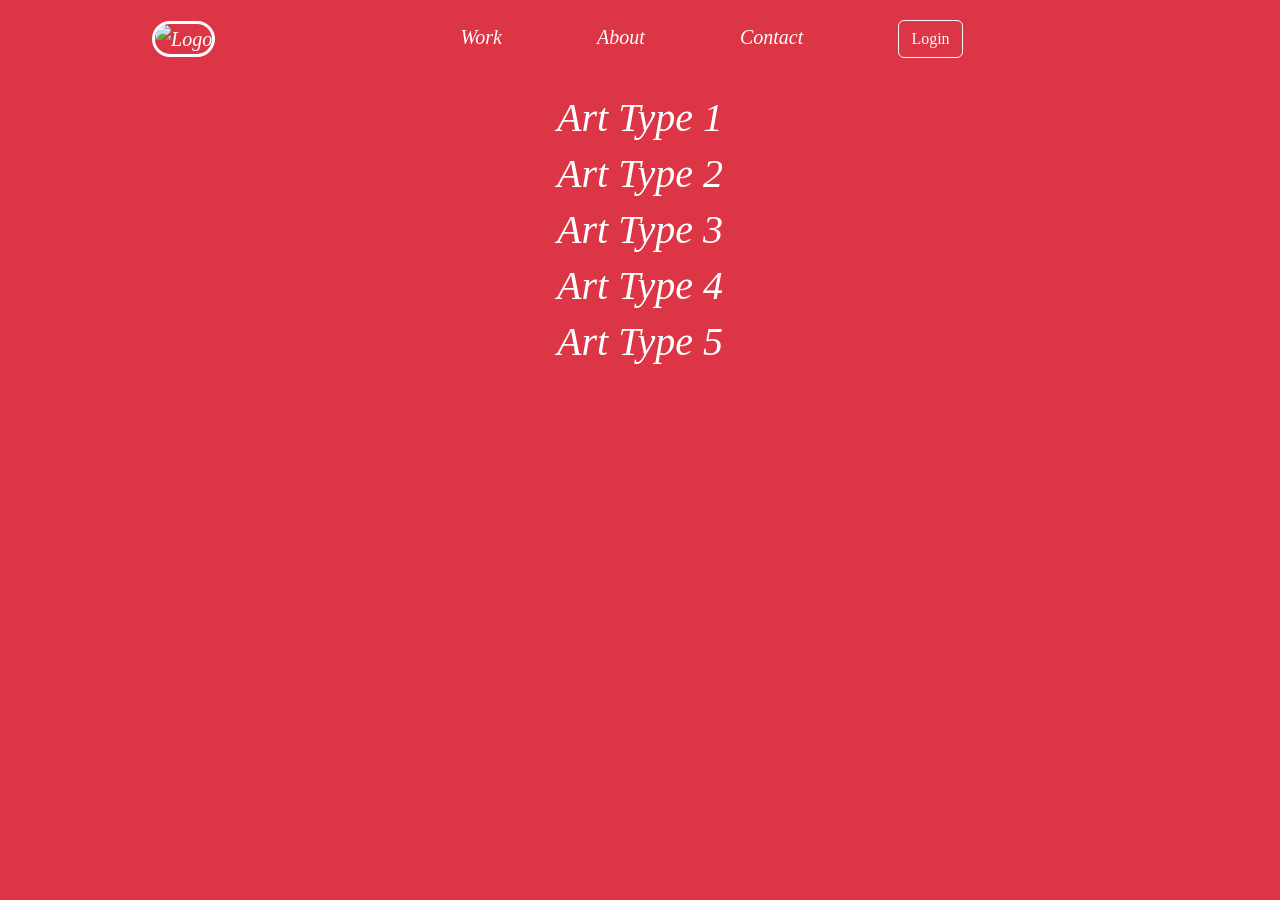
==== index.html @ 71359e51 "My Portfolio site adding to github." ====
<!DOCTYPE html>
<html lang="en">
<head>
    <meta charset="UTF-8">
    <link rel="stylesheet" href="style.css">
    <link href="https://cdn.jsdelivr.net/npm/bootstrap@5.3.8/dist/css/bootstrap.min.css" rel="stylesheet">

    <script src="https://cdn.jsdelivr.net/npm/bootstrap@5.3.8/dist/js/bootstrap.bundle.min.js"></script>
    <meta name="viewport" content="width=device-width, initial-scale=1.0">
    <title>Home Page</title>
</head>
<body>
    <div class="mainDiv bg-danger">
        <div>

            <nav>
                <ul>
                    <span class="navlist">
                        <li class="navitems">
                            <a href="#">
                                <img src="C:\Users\711an\Documents\Projects\Portfolio\images\Artlogo2.png" alt="Logo"
                                    class="logo">
                            </a>
                        </li>
                    </span>
                    <span class="navlist">
                        <li id="work" class="navitems"><a href="#work" class="active">Work</a></li>
                        <li id="about" class="navitems"><a href="#about" class="active">About</a></li>
                        <li id="contact" class="navitems"><a href="#contact" class="active">Contact</a></li>
                        <!-- A button to open the popup form -->
                        <li id="openForm" class="navitems">
                           
                                <button class="open-button btn btn-outline-light" data-bs-toggle="modal" data-bs-target="#myModal">Login</button>
                          
                        </li>
                    </span>
                </ul>

            </nav>
            <div class="container-fluid bg-danger">
                <h1 style="text-align: center;  font-family:Snell Roundhand, cursive;font-style: italic;">Art Type 1
                </h1>
                <h1 style="text-align: center;  font-family:Snell Roundhand, cursive;font-style: italic;">Art Type 2
                </h1>
                <h1 style="text-align: center;  font-family:Snell Roundhand, cursive;font-style: italic;">Art Type 3
                </h1>
                <h1 style="text-align: center;  font-family:Snell Roundhand, cursive;font-style: italic;">Art Type 4
                </h1>
                <h1 style="text-align: center; font-family:Snell Roundhand, cursive;font-style: italic;">Art Type 5</h1>


            </div>

            <div class="modal fade" id="myModal" tabindex="-1">
    <div class="modal-dialog modal-dialog-centered">
        <div class="modal-content bg-dark text-white">

            <div class="modal-header">
                <h5 class="modal-title">Login</h5>
                <button type="button"
                        class="btn-close btn-close-white"
                        data-bs-dismiss="modal">
                    </button>
            </div>

            <div class="modal-body">

                <form action="/action_page.php">

                    <div class="mb-3">
                        <label class="form-label">Email</label>
                        <input type="email" class="form-control" placeholder="Enter email" required>
                    </div>

                    <div class="mb-3">
                        <label class="form-label">Password</label>
                        <input type="password" class="form-control" placeholder="Enter password" required>
                    </div>

                    <div class="form-check mb-3">
                        <input class="form-check-input" type="checkbox" id="remember">
                        <label class="form-check-label" for="remember">
                            Remember me
                        </label>
                    </div>

                    <button type="submit" class="btn btn-primary w-100">
                        Login
                    </button>

                </form>

            </div>

           

        </div>
    </div>
</div>


            </div>
            </div>
            </body>
</html>
---- style.css ----
.justify-content-center
{
    justify-content: center;
}
.mb-3
{
    margin-bottom: 1rem;
}

.mainDiv{
    background-color: rgb(245, 161, 231);
    color: white;
    height: 100vh;
}

ul{
    list-style-type: none;
}
/* .navitems a.active::after {
    border-bottom: 2px solid black; 
  color:pink;
} */
 .navlist{
    position: relative;
    left: 20%;

 }
.navitems a{
    text-decoration: none;
    color: white;
    
}
.navitems a:hover{
 text-decoration: underline;
}


nav {
    /* background-color: lightblue; */
    /* height: 100px; */
   
    display: flex;
    align-items: center;

}
 .navitems{
    display: inline-block;
    padding: 20px;
    font-family:Snell Roundhand, cursive;
    font-style: italic;
     font-size:20px;
 }
.logo {
    border-style: solid;
    border-radius: 70px;
    /* margin-left: -60px; */
    width: 100px;
    height: 100px;
}
#work
{
    /* position: absolute; */
        position:relative;
    top: 5%;
    left:40%;
   
}
#about
{
    /* position: absolute; */
         position:relative;
    top: 5%;
    left:50%;
}
#contact
{
      position:relative;
    top: 5%;
    left:60%;
}
#openForm
{
      position:relative;
    top: 5%;
    left:70%;
}
/* #contact
{
       position:relative;
    top: 5%;
    left:110%;
} */
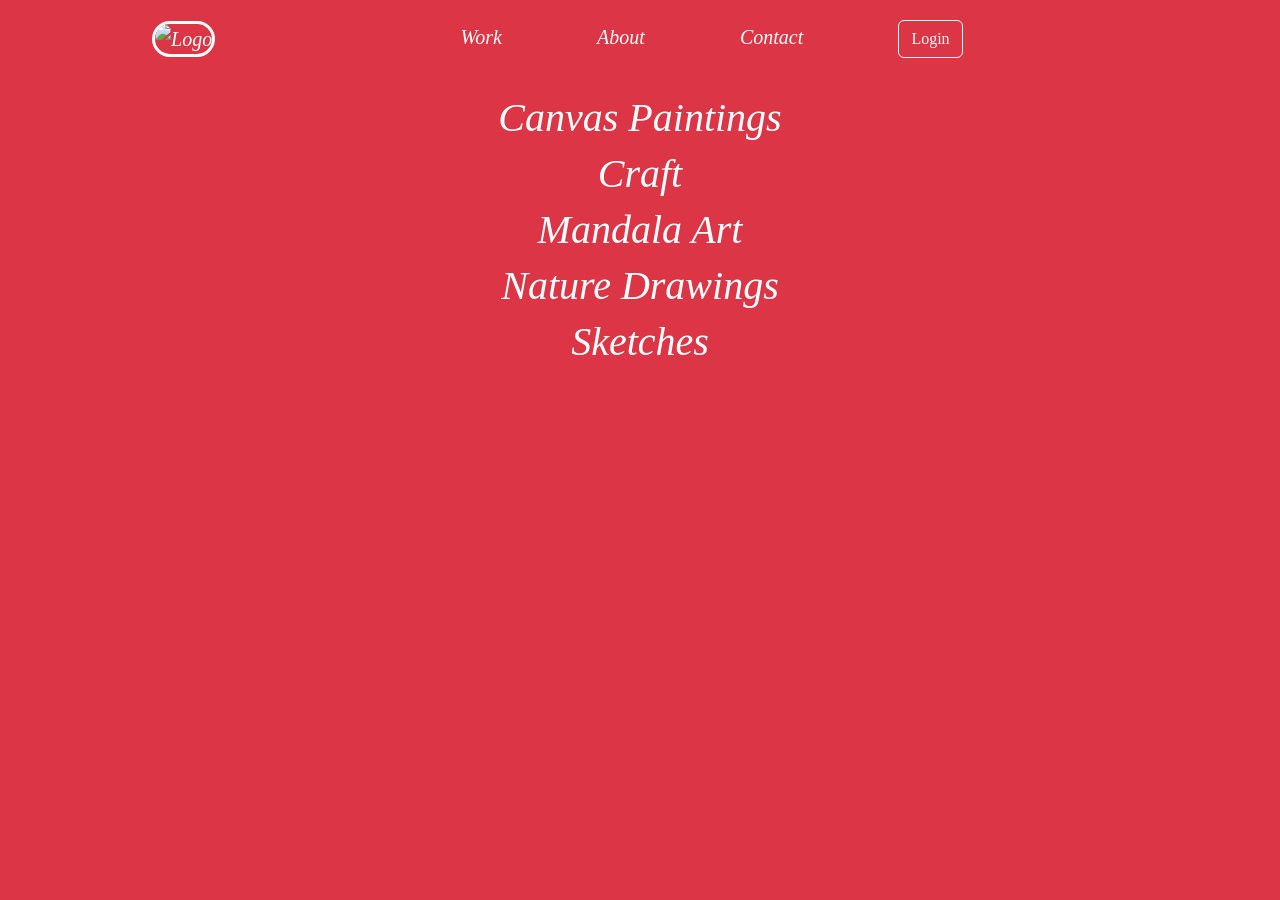
==== commit 281df9d3: "Art types renamed , logo has been changed." ====
--- a/index.html
+++ b/index.html
@@ -9,7 +9,7 @@
     <meta name="viewport" content="width=device-width, initial-scale=1.0">
     <title>Home Page</title>
 </head>
-<body>
+<body >
     <div class="mainDiv bg-danger">
         <div>
 
@@ -18,7 +18,7 @@
                     <span class="navlist">
                         <li class="navitems">
                             <a href="#">
-                                <img src="C:\Users\711an\Documents\Projects\Portfolio\images\Artlogo2.png" alt="Logo"
+                                <img src="C:\Users\711an\Documents\Projects\Portfolio\images\Artlogo1.png" alt="Logo"
                                     class="logo">
                             </a>
                         </li>
@@ -38,15 +38,15 @@
 
             </nav>
             <div class="container-fluid bg-danger">
-                <h1 style="text-align: center;  font-family:Snell Roundhand, cursive;font-style: italic;">Art Type 1
+                <h1 style="text-align: center;  font-family:Snell Roundhand, cursive;font-style: italic;">Canvas Paintings 
                 </h1>
-                <h1 style="text-align: center;  font-family:Snell Roundhand, cursive;font-style: italic;">Art Type 2
+                <h1 style="text-align: center;  font-family:Snell Roundhand, cursive;font-style: italic;">Craft
                 </h1>
-                <h1 style="text-align: center;  font-family:Snell Roundhand, cursive;font-style: italic;">Art Type 3
+                <h1 style="text-align: center;  font-family:Snell Roundhand, cursive;font-style: italic;">Mandala Art
                 </h1>
-                <h1 style="text-align: center;  font-family:Snell Roundhand, cursive;font-style: italic;">Art Type 4
+                <h1 style="text-align: center;  font-family:Snell Roundhand, cursive;font-style: italic;">Nature Drawings
                 </h1>
-                <h1 style="text-align: center; font-family:Snell Roundhand, cursive;font-style: italic;">Art Type 5</h1>
+                <h1 style="text-align: center; font-family:Snell Roundhand, cursive;font-style: italic;">Sketches</h1>
 
 
             </div>
--- a/style.css
+++ b/style.css
@@ -8,7 +8,8 @@
 }
 
 .mainDiv{
-    background-color: rgb(245, 161, 231);
+    /* background-image:"C:\Users\711an\Documents\Projects\Portfolio\images\Gallery1\1.png"; */
+    /* background-color: rgb(245, 161, 231); */
     color: white;
     height: 100vh;
 }
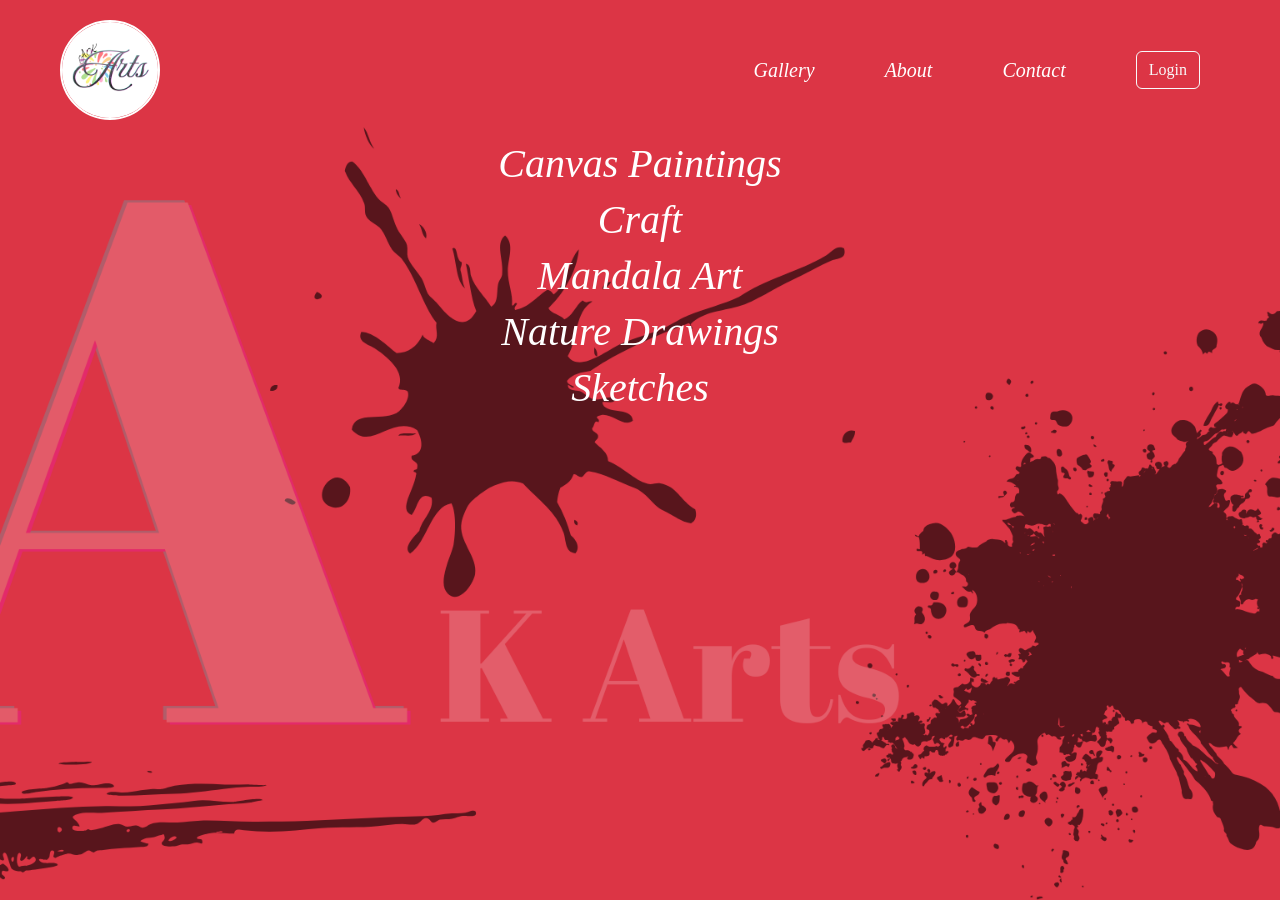
==== commit 9070046e: "Added background image also clear the code to make it responsive." ====
--- a/index.html
+++ b/index.html
@@ -9,35 +9,29 @@
     <meta name="viewport" content="width=device-width, initial-scale=1.0">
     <title>Home Page</title>
 </head>
-<body >
-    <div class="mainDiv bg-danger">
+<body class="bg-img">
+    <div class="mainDiv ">
         <div>
 
+            <!-- navigation starts -->
             <nav>
-                <ul>
-                    <span class="navlist">
-                        <li class="navitems">
-                            <a href="#">
-                                <img src="C:\Users\711an\Documents\Projects\Portfolio\images\Artlogo1.png" alt="Logo"
-                                    class="logo">
-                            </a>
-                        </li>
-                    </span>
-                    <span class="navlist">
-                        <li id="work" class="navitems"><a href="#work" class="active">Work</a></li>
-                        <li id="about" class="navitems"><a href="#about" class="active">About</a></li>
-                        <li id="contact" class="navitems"><a href="#contact" class="active">Contact</a></li>
-                        <!-- A button to open the popup form -->
-                        <li id="openForm" class="navitems">
-                           
-                                <button class="open-button btn btn-outline-light" data-bs-toggle="modal" data-bs-target="#myModal">Login</button>
-                          
-                        </li>
-                    </span>
-                </ul>
+    <img src="./images/Artlogo1.png" class="logo" alt="Logo">
 
-            </nav>
-            <div class="container-fluid bg-danger">
+    <ul class="navlist">
+        <li class="navitems"><a href="#gallery">Gallery</a></li>
+        <li class="navitems"><a href="#about">About</a></li>
+        <li class="navitems"><a href="#contact">Contact</a></li>
+        <li class="navitems">
+            <button class="btn btn-outline-light"
+                    data-bs-toggle="modal"
+                    data-bs-target="#myModal">
+                Login
+            </button>
+        </li>
+    </ul>
+</nav>
+            <!-- navigation ends -->
+            <div class="container-fluid">
                 <h1 style="text-align: center;  font-family:Snell Roundhand, cursive;font-style: italic;">Canvas Paintings 
                 </h1>
                 <h1 style="text-align: center;  font-family:Snell Roundhand, cursive;font-style: italic;">Craft
--- a/style.css
+++ b/style.css
@@ -1,3 +1,14 @@
+.bg-img {
+    background-color: #dc3545; 
+    background-image: url("./images/Gallery1/1.png");
+    
+    background-size: cover;
+    background-position: center;
+    background-repeat: no-repeat;
+    background-attachment: fixed;
+    min-height: 100vh;
+}
+
 .justify-content-center
 {
     justify-content: center;
@@ -8,8 +19,7 @@
 }
 
 .mainDiv{
-    /* background-image:"C:\Users\711an\Documents\Projects\Portfolio\images\Gallery1\1.png"; */
-    /* background-color: rgb(245, 161, 231); */
+   
     color: white;
     height: 100vh;
 }
@@ -17,33 +27,35 @@
 ul{
     list-style-type: none;
 }
-/* .navitems a.active::after {
-    border-bottom: 2px solid black; 
-  color:pink;
-} */
+
  .navlist{
-    position: relative;
-    left: 20%;
+    display:flex;
+    align-items:center;
+    gap:30px;
+    list-style:none;
+    margin:0;
+    padding:0;
+}
 
- }
-.navitems a{
-    text-decoration: none;
-    color: white;
-    
+  .navitems a{
+    color:white;
+    text-decoration:none;
+    font-size:20px;
+    font-family:Snell Roundhand, cursive;
+    font-style:italic;
 }
+
 .navitems a:hover{
  text-decoration: underline;
 }
 
+nav{
+    display:flex;
+    justify-content:space-between;
+    align-items:center;
+    padding:20px 60px;
+}
 
-nav {
-    /* background-color: lightblue; */
-    /* height: 100px; */
-   
-    display: flex;
-    align-items: center;
-
-}
  .navitems{
     display: inline-block;
     padding: 20px;
@@ -51,43 +63,9 @@
     font-style: italic;
      font-size:20px;
  }
-.logo {
-    border-style: solid;
-    border-radius: 70px;
-    /* margin-left: -60px; */
-    width: 100px;
-    height: 100px;
+ .logo{
+    width:100px;
+    height:100px;
+    border:2px solid white;
+    border-radius:50%;
 }
-#work
-{
-    /* position: absolute; */
-        position:relative;
-    top: 5%;
-    left:40%;
-   
-}
-#about
-{
-    /* position: absolute; */
-         position:relative;
-    top: 5%;
-    left:50%;
-}
-#contact
-{
-      position:relative;
-    top: 5%;
-    left:60%;
-}
-#openForm
-{
-      position:relative;
-    top: 5%;
-    left:70%;
-}
-/* #contact
-{
-       position:relative;
-    top: 5%;
-    left:110%;
-} */
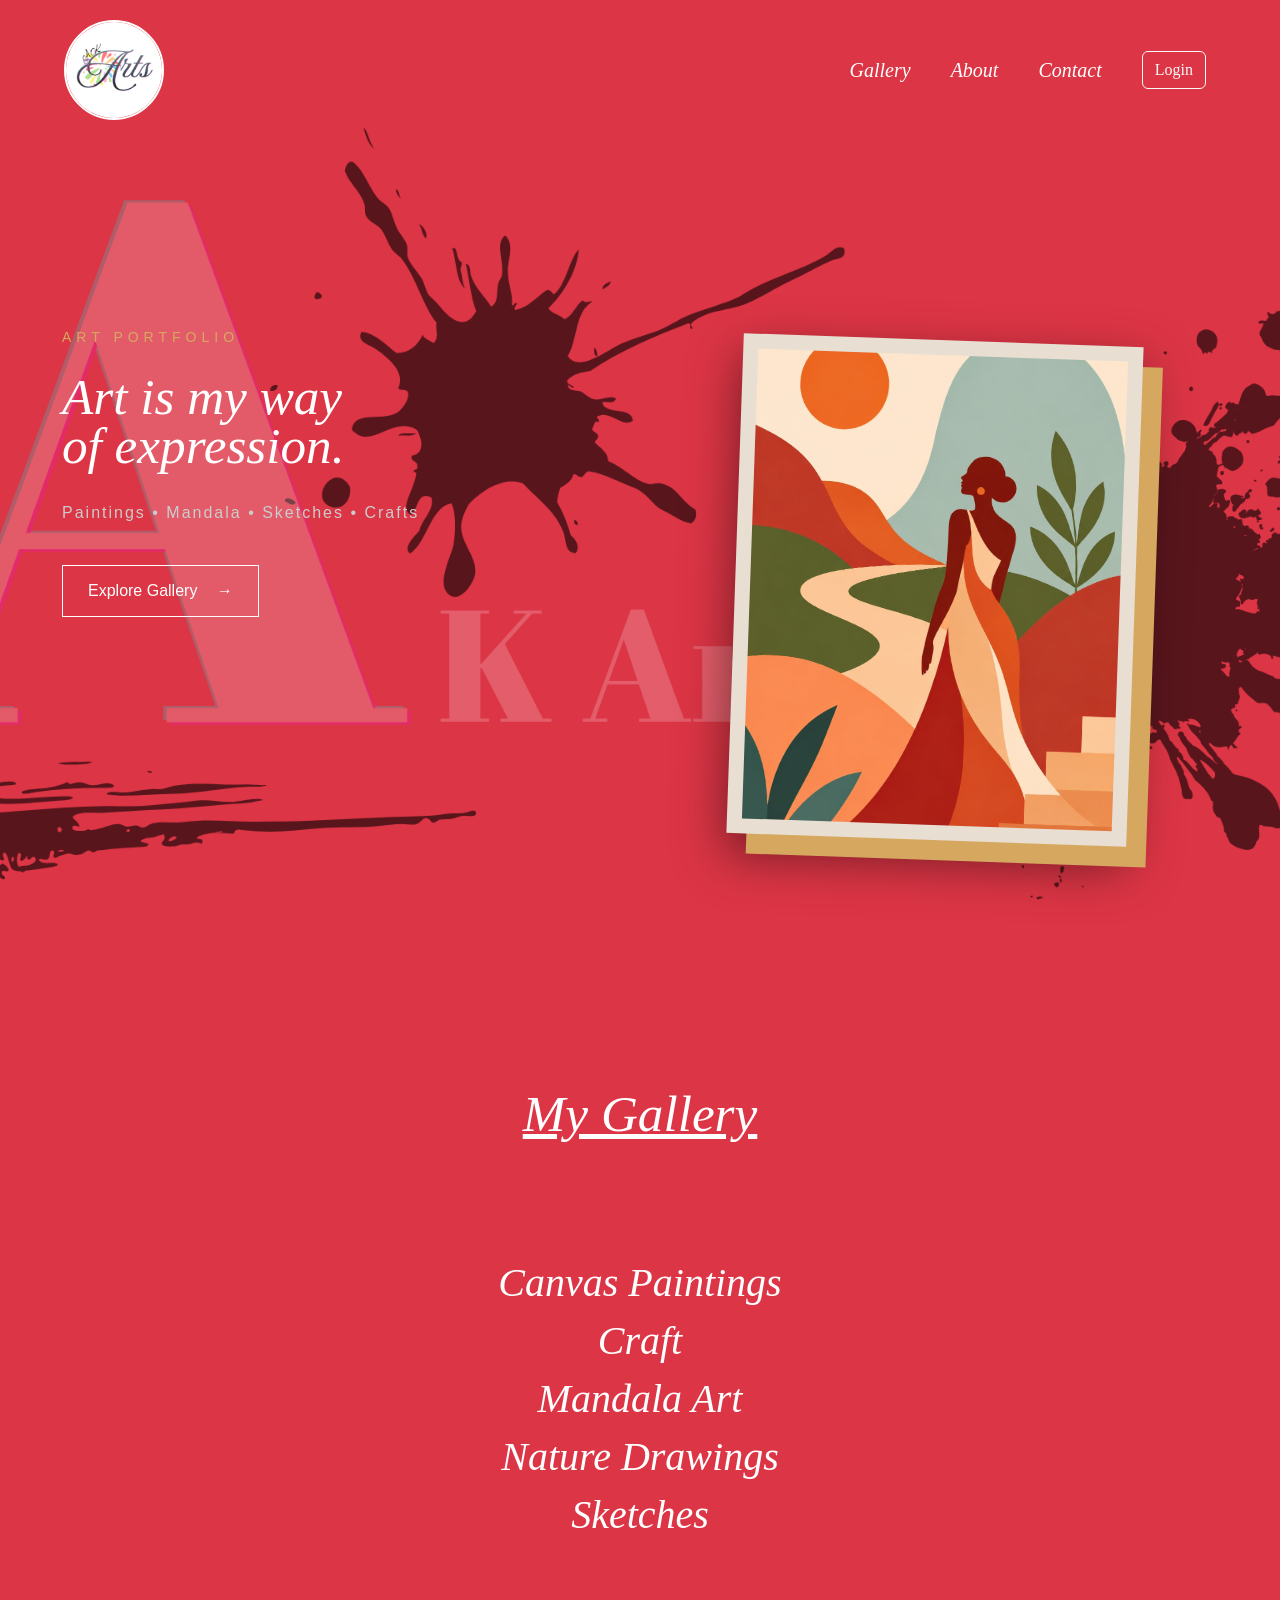
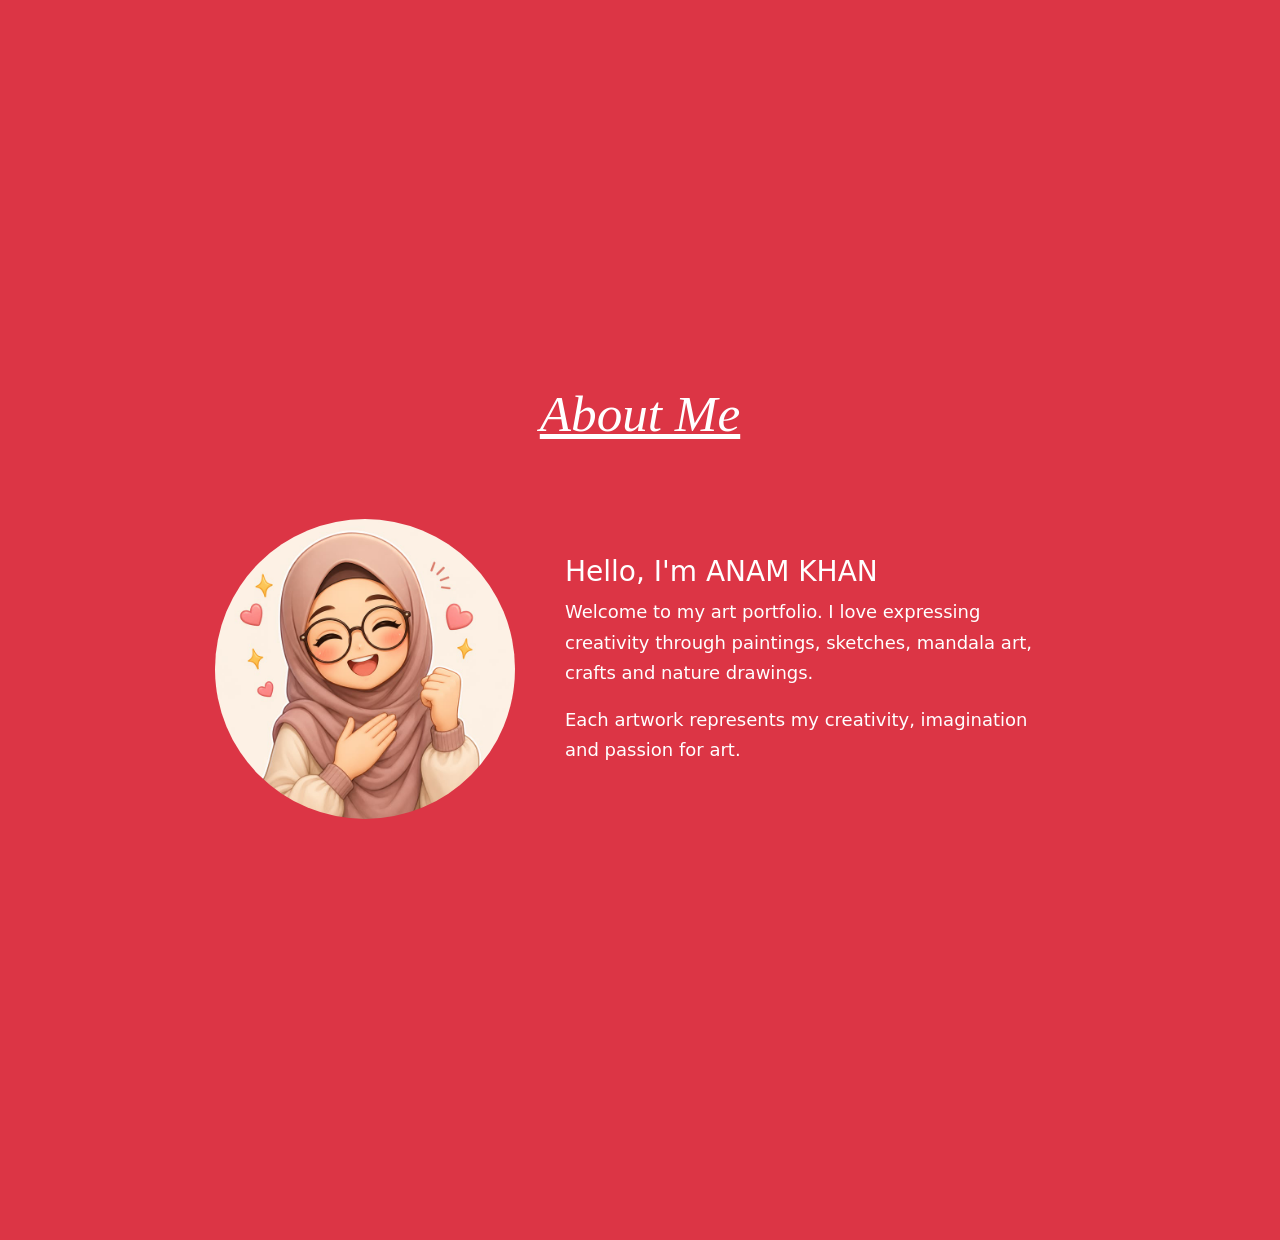
==== commit 1ae45948: "galllery and about page added." ====
--- a/index.html
+++ b/index.html
@@ -9,7 +9,7 @@
     <meta name="viewport" content="width=device-width, initial-scale=1.0">
     <title>Home Page</title>
 </head>
-<body class="bg-img">
+<body >
     <div class="mainDiv ">
         <div>
 
@@ -31,20 +31,101 @@
     </ul>
 </nav>
             <!-- navigation ends -->
-            <div class="container-fluid">
-                <h1 style="text-align: center;  font-family:Snell Roundhand, cursive;font-style: italic;">Canvas Paintings 
+
+            <!-- ================= HERO SECTION ================= -->
+
+<section id="home" class="hero-section">
+
+    <div class="container-fluid h-70">
+
+        <div class="row hero-row h-70 align-items-center">
+
+            <!-- LEFT SIDE -->
+            <div class="col-lg-6 col-md-6 col-12 hero-left">
+
+                <p class="hero-small-text">
+                    ART PORTFOLIO
+                </p>
+
+                <h1>
+                    Art is my way<br>
+                    of expression.
                 </h1>
-                <h1 style="text-align: center;  font-family:Snell Roundhand, cursive;font-style: italic;">Craft
+
+                <p class="hero-description">
+                    Paintings &bull; Mandala &bull; Sketches &bull; Crafts 
+                </p>
+
+                <a href="#gallery" class="hero-btn">
+                    Explore Gallery
+                    <span>→</span>
+                </a>
+
+            </div>
+
+
+            <!-- RIGHT SIDE -->
+            <div class="col-lg-6 col-md-6 col-12 hero-right">
+
+                <div class="art-frame">
+
+                    <img src="./images/Gallery1/Minimalist Abstract Landscape Vector Art _ Modern Boho Wall Art Illustration.jpg"
+                         alt="Featured artwork">
+
+                </div>
+
+            </div>
+
+        </div>
+
+    </div>
+
+</section>
+            <!-- dont touch -->
+
+            <!-- Gallery Section -->
+             <section class="gallerySec" id="gallery">
+                <h2> My Gallery</h2>
+            <div class="container-fluid artType">
+                <h1>Canvas Paintings </h1>
+                <h1>Craft </h1>
+                <h1>Mandala Art
                 </h1>
-                <h1 style="text-align: center;  font-family:Snell Roundhand, cursive;font-style: italic;">Mandala Art
+                <h1>Nature Drawings
                 </h1>
-                <h1 style="text-align: center;  font-family:Snell Roundhand, cursive;font-style: italic;">Nature Drawings
-                </h1>
-                <h1 style="text-align: center; font-family:Snell Roundhand, cursive;font-style: italic;">Sketches</h1>
+                <h1>Sketches</h1>
 
 
             </div>
+        </section>  
+<!-- About Section -->
+    <section class="aboutSec" id="about">
+    <h2>About Me</h2>
+    <div class="aboutContent">
+        <div>
+                <img src="./images/artist.jpg"
+                     alt="Artist"
+                     class="artist-image">
+            </div>
+             <div class="about-text">
+                <h3>Hello, I'm ANAM KHAN</h3>
 
+                <p>
+                    Welcome to my art portfolio. I love expressing
+                    creativity through paintings, sketches, mandala art,
+                    crafts and nature drawings.
+                </p>
+
+                <p>
+                    Each artwork represents my creativity, imagination
+                    and passion for art.
+                </p>
+             </div>
+
+    </div>
+    </section>
+
+        <!-- Login Modal -->
             <div class="modal fade" id="myModal" tabindex="-1">
     <div class="modal-dialog modal-dialog-centered">
         <div class="modal-content bg-dark text-white">
--- a/style.css
+++ b/style.css
@@ -1,71 +1,502 @@
-.bg-img {
-    background-color: #dc3545; 
+/* =========================================
+   HERO SECTION
+========================================= */
+
+.hero-section {
+    min-height: 100vh;
+    width: 100%;
+
+    color: white;
+
+    overflow: hidden;
+}
+
+
+/* Hero row */
+
+.hero-row {
+    min-height: 100vh;
+    padding: 0px 50px;
+}
+
+
+/* =========================================
+   LEFT SIDE
+========================================= */
+
+.hero-left {
+    padding: 70px 70px;
+    margin-bottom: 20%;
+}
+
+.hero-small-text {
+    font-family: Arial, sans-serif;
+
+    font-size: 14px;
+    letter-spacing: 5px;
+
+    color: #d6a85f;
+
+    margin-bottom: 25px;
+}
+
+
+.hero-left h1 {
+    font-family: "Snell Roundhand", cursive;
+    font-style: italic;
+
+    font-size: clamp(1.5rem, 4vw, 4rem);
+
+    line-height: 0.95;
+
+    margin: 0 0 30px;
+}
+
+
+.hero-description {
+    font-family: Arial, sans-serif;
+
+    font-size: 16px;
+    letter-spacing: 2px;
+
+    color: #cccccc;
+
+    margin-bottom: 40px;
+}
+
+
+/* =========================================
+   BUTTON
+========================================= */
+
+.hero-btn {
+    display: inline-block;
+
+    padding: 13px 25px;
+
+    border: 1px solid white;
+
+    color: white;
+    text-decoration: none;
+
+    font-family: Arial, sans-serif;
+
+    transition: all 0.3s ease;
+}
+
+
+.hero-btn span {
+    margin-left: 15px;
+    transition: 0.3s;
+}
+
+
+.hero-btn:hover {
+    background-color: white;
+    color: #171717;
+}
+
+
+.hero-btn:hover span {
+    margin-left: 22px;
+}
+
+
+/* =========================================
+   RIGHT SIDE
+========================================= */
+
+.hero-right {
+    display: flex;
+    align-items: center;
+    justify-content: center;
+
+    padding: 40px;
+}
+
+
+/* Artwork frame */
+
+.art-frame {
+    position: relative;
+
+    width: min(400px, 100%);
+    aspect-ratio: 4 / 5;
+
+    padding: 15px;
+
+    background-color: #e8dfd2;
+
+    box-shadow:
+        20px 20px 0 #d6a85f,
+        0 20px 50px rgba(0, 0, 0, 0.5);
+
+    transform: rotate(2deg);
+
+    transition: 0.4s ease;
+}
+
+
+.art-frame:hover {
+    transform: rotate(0deg) scale(1.02);
+}
+
+
+/* Artwork */
+
+.art-frame img {
+    width: 100%;
+    height: 100%;
+
+    display: block;
+
+    object-fit: cover;
+}
+
+
+/* =========================================
+   TABLET
+========================================= */
+
+@media (max-width: 992px) {
+
+    .hero-row {
+        padding: 50px 4%;
+    }
+
+    .hero-left {
+        padding: 25px;
+    }
+
+    .hero-right {
+        padding: 25px;
+    }
+
+    .hero-left h1 {
+        font-size: clamp(3rem, 6vw, 5rem);
+    }
+
+    .hero-description {
+        font-size: 14px;
+    }
+
+}
+
+
+/* =========================================
+   MOBILE
+========================================= */
+
+@media (max-width: 768px) {
+
+    .hero-section {
+        min-height: auto;
+    }
+
+
+    .hero-row {
+        min-height: auto;
+
+        padding: 70px 20px;
+
+        display: flex;
+        flex-direction: column;
+    }
+
+
+    /* Text first */
+
+    .hero-left {
+        padding: 20px;
+
+        text-align: center;
+
+        order: 1;
+    }
+
+
+    .hero-small-text {
+        font-size: 11px;
+        letter-spacing: 3px;
+
+        margin-bottom: 20px;
+    }
+
+
+    .hero-left h1 {
+        font-size: clamp(3rem, 14vw, 5rem);
+
+        line-height: 1;
+
+        margin-bottom: 25px;
+    }
+
+
+    .hero-description {
+        font-size: 13px;
+
+        line-height: 1.8;
+
+        letter-spacing: 1px;
+
+        margin-bottom: 30px;
+    }
+
+
+    /* Image second */
+
+    .hero-right {
+        padding: 30px 20px;
+
+        order: 2;
+    }
+
+
+    .art-frame {
+        width: min(350px, 90vw);
+
+        box-shadow:
+            12px 12px 0 #d6a85f,
+            0 15px 35px rgba(0, 0, 0, 0.5);
+    }
+
+}
+
+/* dont touch */
+/* Background */
+.mainDiv{
+    background-color: #dc3545;
     background-image: url("./images/Gallery1/1.png");
-    
+
     background-size: cover;
     background-position: center;
     background-repeat: no-repeat;
+
+    /* Better to disable fixed background on mobile */
     background-attachment: fixed;
+ color: white;
     min-height: 100vh;
-}
-
-.justify-content-center
+    width: 100%;
+}
+.gallerySec
 {
+  background-color: #dc3545;
+    background-image: url("./images/Gallery1/2.png");
+
+    background-size: cover;
+    background-position: center;
+    background-repeat: no-repeat;
+
+    /* Better to disable fixed background on mobile */
+    background-attachment: fixed;
+
+    min-height: 100vh;
+    width: 100%;
+}
+.aboutSec{
+    background-color: #dc3545;
+    background-image: url("./images/Gallery1/4.png");
+
+    background-size: cover;
+    background-position: center;
+    background-repeat: no-repeat;
+
+    /* Better to disable fixed background on mobile */
+    background-attachment: fixed;
+
+    min-height: 100vh;
+    width: 100%;
+}
+/* Main container */
+
+/* Remove default ul styling */
+ul {
+    list-style-type: none;
+}
+
+/* Navigation list */
+.navlist {
+    display: flex;
+    align-items: center;
     justify-content: center;
-}
-.mb-3
-{
-    margin-bottom: 1rem;
-}
-
-.mainDiv{
-   
+    gap: 20px;
+    list-style: none;
+    margin: 0;
+    padding: 0;
+}
+
+/* Navigation links */
+.navitems a {
     color: white;
-    height: 100vh;
-}
-
-ul{
-    list-style-type: none;
-}
-
- .navlist{
-    display:flex;
-    align-items:center;
-    gap:30px;
-    list-style:none;
-    margin:0;
-    padding:0;
-}
-
-  .navitems a{
-    color:white;
-    text-decoration:none;
-    font-size:20px;
-    font-family:Snell Roundhand, cursive;
-    font-style:italic;
-}
-
-.navitems a:hover{
- text-decoration: underline;
-}
-
-nav{
-    display:flex;
-    justify-content:space-between;
-    align-items:center;
-    padding:20px 60px;
-}
-
- .navitems{
-    display: inline-block;
-    padding: 20px;
-    font-family:Snell Roundhand, cursive;
+    text-decoration: none;
+    font-size: 20px;
+    font-family: "Snell Roundhand", cursive;
     font-style: italic;
-     font-size:20px;
- }
- .logo{
-    width:100px;
-    height:100px;
-    border:2px solid white;
-    border-radius:50%;
-}
+}
+
+.navitems a:hover {
+    text-decoration: underline;
+}
+
+/* Navigation */
+nav {
+    display: flex;
+    justify-content: space-between;
+    align-items: center;
+    padding: 20px 5%;
+}
+
+/* Navigation items */
+.navitems {
+    padding: 10px;
+    font-family: "Snell Roundhand", cursive;
+    font-style: italic;
+    font-size: 20px;
+}
+
+/* Logo */
+.logo {
+    width: 100px;
+    height: 100px;
+    border: 2px solid white;
+    border-radius: 50%;
+    object-fit: cover;
+}
+
+/* Main heading area */
+.artType {
+    text-align: center;
+    font-family: "Snell Roundhand", cursive;
+    font-style: italic;
+    padding: 30px 15px;
+}
+
+.artType h1 {
+    font-size: clamp(1rem, 5vw, 40px);
+    margin: 10px 0;
+}
+.gallerySec h2 {
+    font-family: "Snell Roundhand", cursive;
+    font-style: italic;
+
+    font-size: clamp(2rem , 4vw, 4rem);
+    text-decoration: underline;
+ text-align: center;
+    line-height: 0.95;
+padding: 50px 10px;
+    margin: 0 0 30px;
+}
+.aboutSec h2 {
+    font-family: "Snell Roundhand", cursive;
+    font-style: italic;
+
+    font-size: clamp(2rem , 4vw, 4rem);
+    text-decoration: underline;
+ text-align: center;
+    line-height: 0.95;
+padding: 50px 10px;
+    margin: 0 0 30px;
+}
+.aboutContent {
+    display: flex;
+    align-items: center;
+    justify-content: center;
+    gap: 50px;
+    max-width: 1000px;
+    margin: auto;
+}
+.artist-image {
+    width: 300px;
+    height: 300px;
+    object-fit: cover;
+    border-radius: 50%;
+}
+.about-text {
+    max-width: 500px;
+    font-size: 18px;
+    line-height: 1.7;
+}
+
+/* =========================
+   TABLET
+   ========================= */
+
+@media (max-width: 768px) {
+
+    nav {
+        flex-direction: column;
+        padding: 15px;
+        gap: 15px;
+    }
+
+    .logo {
+        width: 80px;
+        height: 80px;
+    }
+
+    .navlist {
+        flex-wrap: wrap;
+        gap: 5px 10px;
+    }
+
+    .navitems {
+        padding: 5px 10px;
+    }
+
+    .navitems a {
+        font-size: 17px;
+    }
+
+    .artType {
+        padding-top: 20px;
+    }
+
+    /* Fixed backgrounds can behave badly on mobile */
+    .bg-img {
+        background-attachment: scroll;
+         background-size: cover;
+        background-position: center;
+    }
+    
+}
+
+
+/* =========================
+   MOBILE
+   ========================= */
+
+@media (max-width: 480px) {
+
+    nav {
+        padding: 10px;
+    }
+
+    .logo {
+        width: 70px;
+        height: 70px;
+    }
+
+    .navlist {
+        width: 100%;
+        justify-content: center;
+        gap: 5px;
+    }
+
+    .navitems {
+        padding: 5px;
+    }
+
+    .navitems a {
+        font-size: 15px;
+    }
+
+    .artType h1 {
+        font-size: 2rem;
+        margin: 8px 0;
+    }
+
+    .bg-img {
+        background-position: center;
+        background-attachment: scroll;
+    }
+}
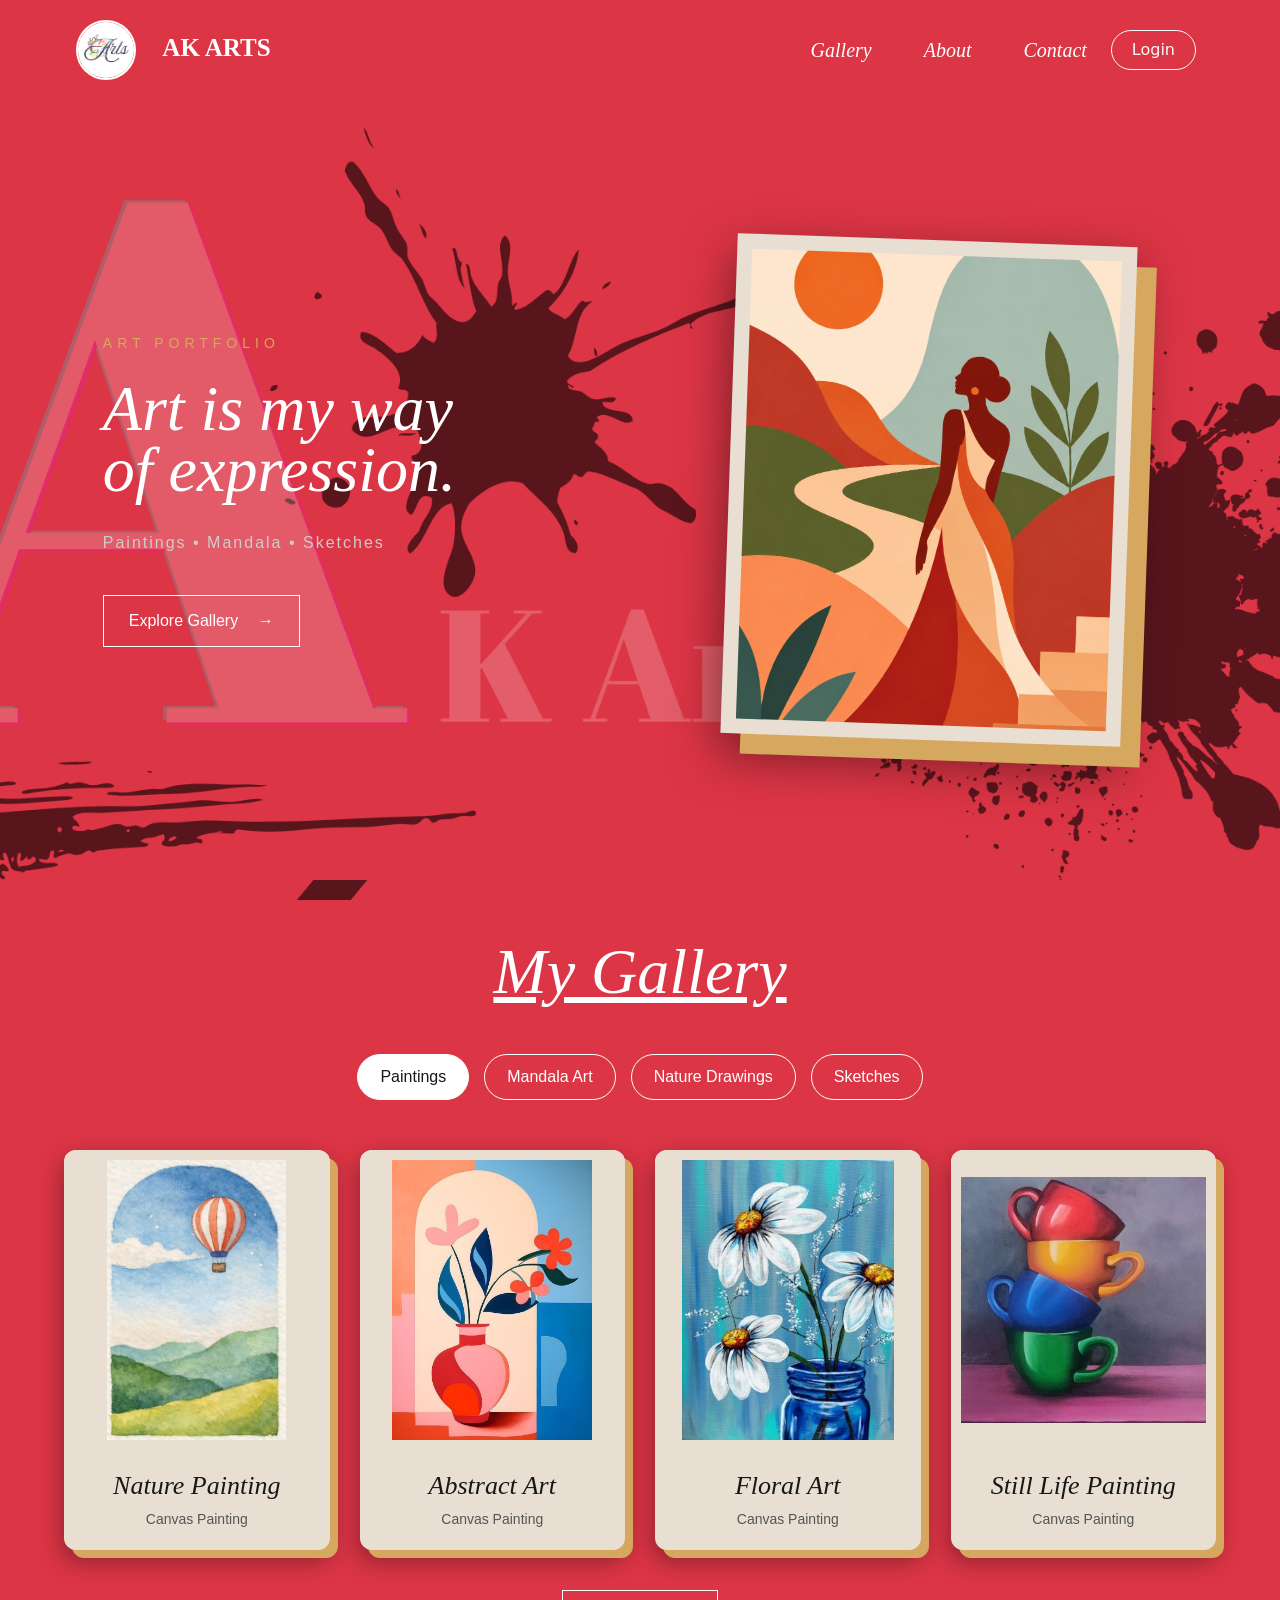
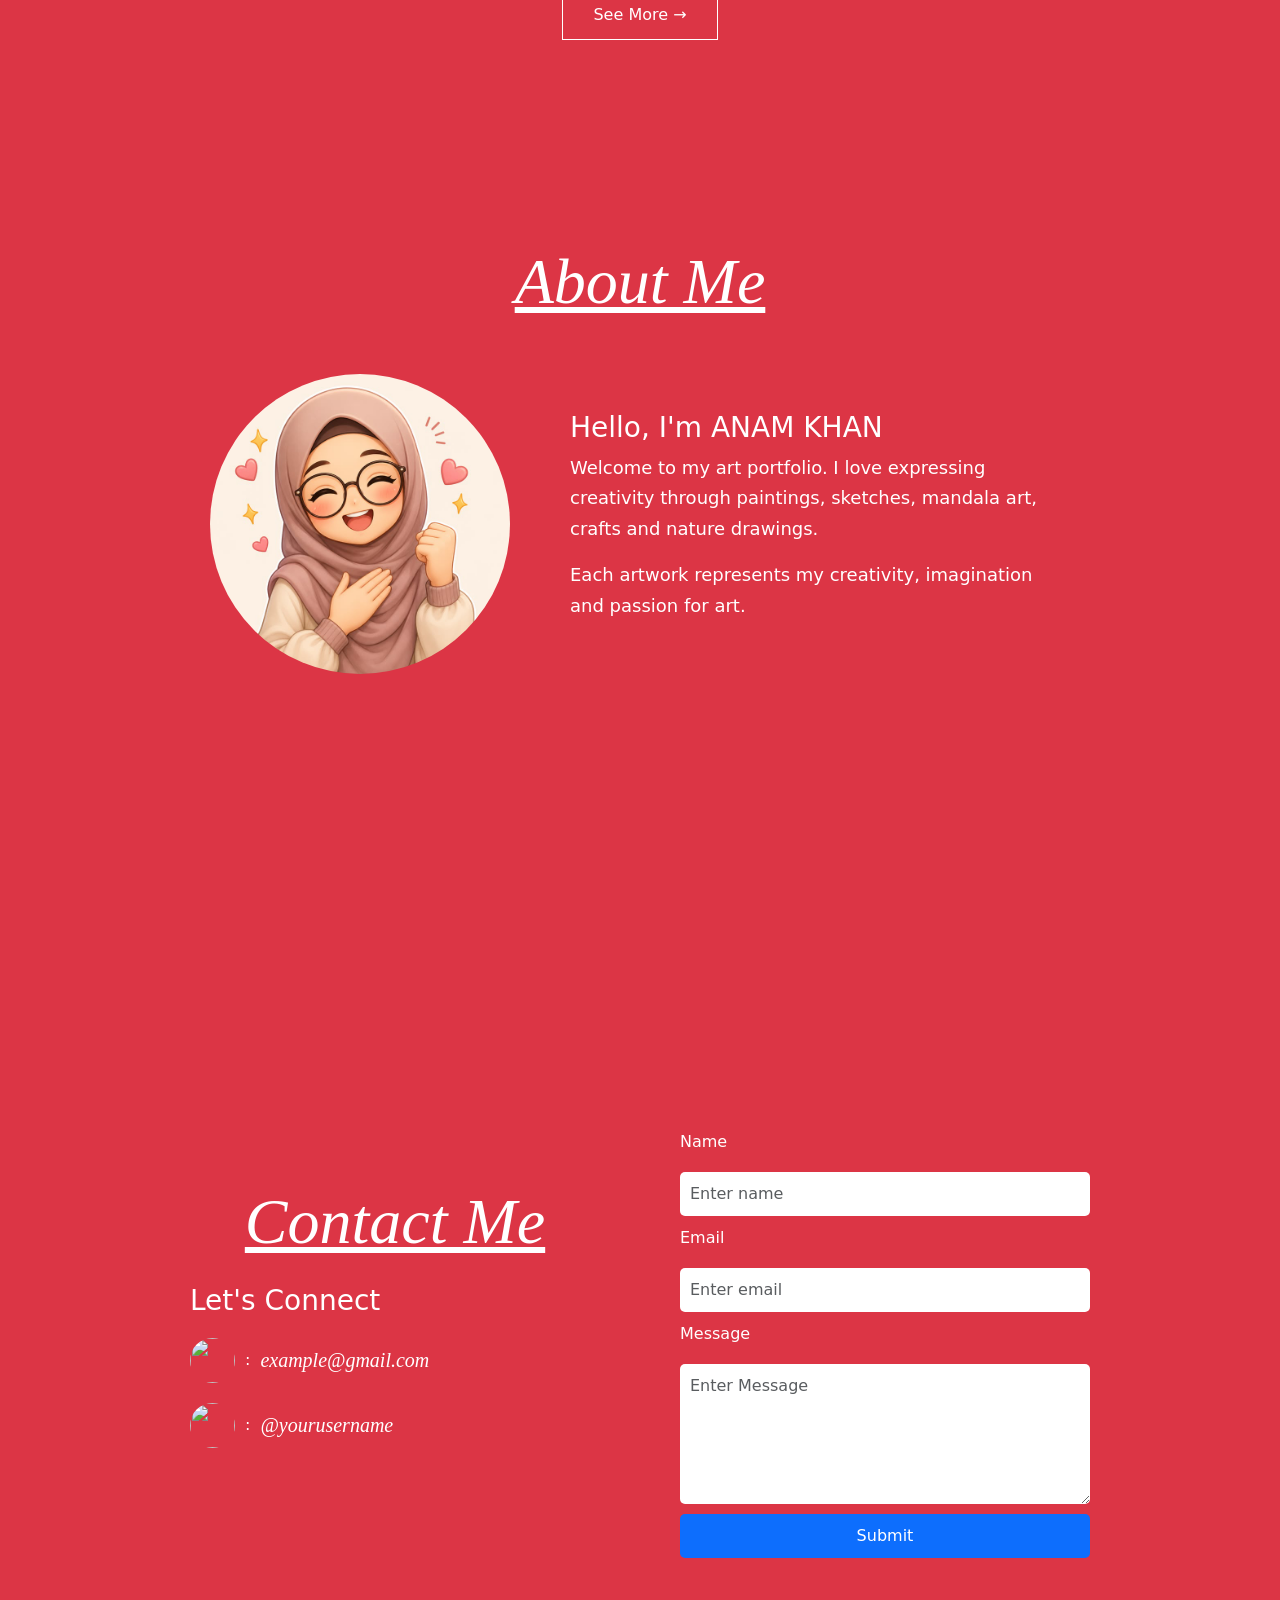
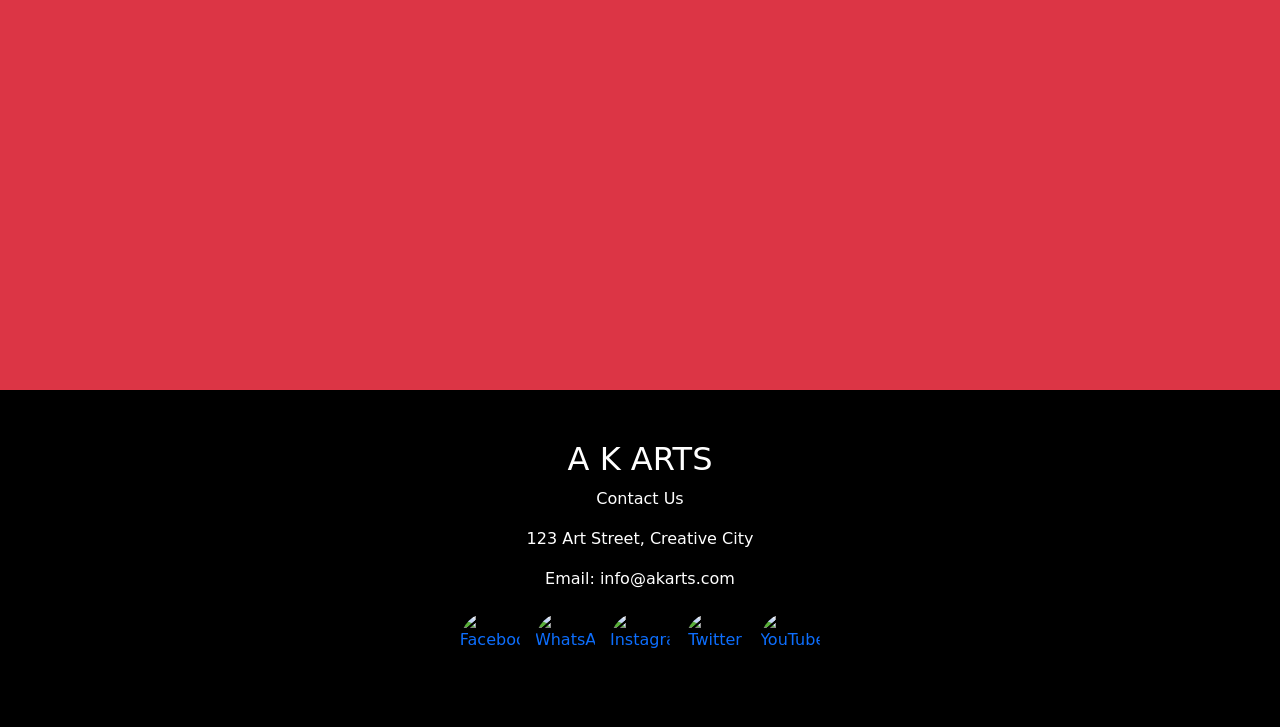
==== commit 13325853: "gallery section added." ====
--- a/index.html
+++ b/index.html
@@ -2,11 +2,12 @@
 <html lang="en">
 <head>
     <meta charset="UTF-8">
-    <link rel="stylesheet" href="style.css">
+   
     <link href="https://cdn.jsdelivr.net/npm/bootstrap@5.3.8/dist/css/bootstrap.min.css" rel="stylesheet">
-
+ <link rel="stylesheet" href="style.css">
     <script src="https://cdn.jsdelivr.net/npm/bootstrap@5.3.8/dist/js/bootstrap.bundle.min.js"></script>
     <meta name="viewport" content="width=device-width, initial-scale=1.0">
+    <script src="script.js" defer></script>
     <title>Home Page</title>
 </head>
 <body >
@@ -14,13 +15,24 @@
         <div>
 
             <!-- navigation starts -->
-            <nav>
+            <nav class="navbar navbar-expand-lg">
+                <div class="container-fluid">
+
+                    <a class="navbar-brand" href="#home">
     <img src="./images/Artlogo1.png" class="logo" alt="Logo">
-
-    <ul class="navlist">
-        <li class="navitems"><a href="#gallery">Gallery</a></li>
-        <li class="navitems"><a href="#about">About</a></li>
-        <li class="navitems"><a href="#contact">Contact</a></li>
+    <span class="logo-name">AK ARTS</span>
+</a>
+<!-- Hamburger Button --> 
+ <button class="navbar-toggler" type="button" data-bs-toggle="collapse" data-bs-target="#mainNavbar" aria-controls="mainNavbar" aria-expanded="false" aria-label="Toggle navigation"> 
+    <span class="navbar-toggler-icon">
+
+    </span>
+ </button>
+ <div class="collapse navbar-collapse" id="mainNavbar">
+    <ul class="navbar-nav align-items-lg-center ms-auto">
+        <li class="navitems"><a href="#gallery" class="nav-link">Gallery</a></li>
+        <li class="navitems"><a href="#about" class="nav-link">About</a></li>
+        <li class="navitems"><a href="#contact" class="nav-link">Contact</a></li>
         <li class="navitems">
             <button class="btn btn-outline-light"
                     data-bs-toggle="modal"
@@ -29,16 +41,18 @@
             </button>
         </li>
     </ul>
+    </div>
+    </div>
 </nav>
             <!-- navigation ends -->
-
+<div class="hrline"></div>
             <!-- ================= HERO SECTION ================= -->
 
 <section id="home" class="hero-section">
 
-    <div class="container-fluid h-70">
-
-        <div class="row hero-row h-70 align-items-center">
+    <div class="container-fluid">
+
+        <div class="row hero-row  align-items-center">
 
             <!-- LEFT SIDE -->
             <div class="col-lg-6 col-md-6 col-12 hero-left">
@@ -53,7 +67,7 @@
                 </h1>
 
                 <p class="hero-description">
-                    Paintings &bull; Mandala &bull; Sketches &bull; Crafts 
+                    Paintings &bull; Mandala &bull; Sketches
                 </p>
 
                 <a href="#gallery" class="hero-btn">
@@ -81,23 +95,307 @@
     </div>
 
 </section>
-            <!-- dont touch -->
-
-            <!-- Gallery Section -->
-             <section class="gallerySec" id="gallery">
-                <h2> My Gallery</h2>
-            <div class="container-fluid artType">
-                <h1>Canvas Paintings </h1>
-                <h1>Craft </h1>
-                <h1>Mandala Art
-                </h1>
-                <h1>Nature Drawings
-                </h1>
-                <h1>Sketches</h1>
-
-
-            </div>
-        </section>  
+         
+<!-- gallery Section -->
+        <section class="gallerySec" id="gallery">
+
+    <h2>My Gallery</h2>
+
+    <!-- Category Buttons -->
+    <div class="gallery-categories">
+
+        <button class="category-btn "data-category="paintings" onclick="showCategory('paintings')">
+            Paintings
+        </button>
+
+        <button class="category-btn" data-category="mandala" onclick="showCategory('mandala')">
+            Mandala Art
+        </button>
+
+        <button class="category-btn" data-category="nature" onclick="showCategory('nature')">
+            Nature Drawings
+        </button>
+
+        <button class="category-btn" data-category="sketches" onclick="showCategory('sketches')">
+            Sketches
+        </button>
+
+    </div>
+
+
+    <!-- ================= PAINTINGS ================= -->
+
+    <div class="gallery-category" id="paintings">
+
+        <!-- <h3>Paintings</h3> -->
+
+        <div class="gallery-cards">
+
+            <div class="gallery-card">
+                <img src="./images/Gallery1/mountainView.jpg"
+                     alt="Nature Painting">
+
+                <div class="card-body">
+                    <h4>Nature Painting</h4>
+                    <p>Canvas Painting</p>
+                </div>
+            </div>
+
+            <div class="gallery-card">
+                <img src="./images/Gallery1/Abstract.jpg"
+                     alt="Abstract Painting">
+
+                <div class="card-body">
+                    <h4>Abstract Art</h4>
+                    <p>Canvas Painting</p>
+                </div>
+            </div>
+
+            <div class="gallery-card">
+                <img src="./images/Gallery1/FloralPainting.jpg"
+                     alt="Floral Painting">
+
+                <div class="card-body">
+                    <h4>Floral Art</h4>
+                    <p>Canvas Painting</p>
+                </div>
+            </div>
+            <div class="gallery-card">
+                <img src="./images/Gallery1/Still life in acrylic_.jpg"
+                     alt="Still Life Painting">
+
+                <div class="card-body">
+                    <h4>Still Life Painting</h4>
+                    <p>Canvas Painting</p>
+                </div>
+            </div>
+
+        </div>
+
+        <a href="Gallery.html" class="see-more-btn">
+            See More →
+        </a>
+
+    </div>
+
+
+    <!-- ================= CRAFTS ================= -->
+<!-- 
+    <div class="gallery-category" id="crafts">
+
+        <h3>Crafts</h3>
+
+        <div class="gallery-cards">
+
+            <div class="gallery-card">
+                <img src="./images/Gallery1/craft1.jpg"
+                     alt="Craft 1">
+
+                <div class="card-body">
+                    <h4>Paper Craft</h4>
+                    <p>Handmade Craft</p>
+                </div>
+            </div>
+
+            <div class="gallery-card">
+                <img src="./images/Gallery1/craft2.jpg"
+                     alt="Craft 2">
+
+                <div class="card-body">
+                    <h4>Creative Craft</h4>
+                    <p>Handmade Craft</p>
+                </div>
+            </div>
+
+            <div class="gallery-card">
+                <img src="./images/Gallery1/craft3.jpg"
+                     alt="Craft 3">
+
+                <div class="card-body">
+                    <h4>Decorative Craft</h4>
+                    <p>Handmade Craft</p>
+                </div>
+            </div>
+
+        </div>
+
+        <a href="Gallery.html" class="see-more-btn">
+            See More →
+        </a>
+
+    </div> -->
+
+
+    <!-- ================= MANDALA ================= -->
+
+    <div class="gallery-category" id="mandala">
+
+        <!-- <h3>Mandala Art</h3> -->
+
+        <div class="gallery-cards">
+
+            <div class="gallery-card">
+                <img src="./images/Gallery1/floralMandala.jpg"
+                     alt="Mandala 1">
+
+                <div class="card-body">
+                    <h4>Floral Mandala</h4>
+                    <p>Mandala Art</p>
+                </div>
+            </div>
+
+            <div class="gallery-card">
+                <img src="./images/Gallery1/CircleMAndala.jpg"
+                     alt="Mandala 2">
+
+                <div class="card-body">
+                    <h4>Circle Mandala</h4>
+                    <p>Mandala Art</p>
+                </div>
+            </div>
+
+            <div class="gallery-card">
+                <img src="./images/Gallery1/patternMandala.jpg"
+                     alt="Mandala 3">
+
+                <div class="card-body">
+                    <h4>Pattern Mandala</h4>
+                    <p>Mandala Art</p>
+                </div>
+            </div>
+            <div class="gallery-card">
+                <img src="./images/Gallery1/GeometricalMandala.jpg"
+                     alt="Mandala 4">
+
+                <div class="card-body">
+                    <h4>Geometric Mandala</h4>
+                    <p>Mandala Art</p>
+                </div>
+            </div>
+
+        </div>
+
+        <a href="Gallery.html" class="see-more-btn">
+            See More →
+        </a>
+
+    </div>
+
+
+    <!-- ================= NATURE ================= -->
+
+    <div class="gallery-category" id="nature">
+
+        <!-- <h3>Nature Drawings</h3> -->
+
+        <div class="gallery-cards">
+
+            <div class="gallery-card">
+                <img src="./images/Gallery1/Mountains.jpg"
+                     alt="Nature Drawing 1">
+
+                <div class="card-body">
+                    <h4>Mountain View</h4>
+                    <p>Nature Drawing</p>
+                </div>
+            </div>
+
+            <div class="gallery-card">
+                <img src="./images/Gallery1/Sunset.jpg"
+                     alt="Nature Drawing 2">
+
+                <div class="card-body">
+                    <h4>Sunset</h4>
+                    <p>Nature Drawing</p>
+                </div>
+            </div>
+
+            <div class="gallery-card">
+                <img src="./images/Gallery1/Landscape.jpg"
+                     alt="Nature Drawing 3">
+
+                <div class="card-body">
+                    <h4>Landscape</h4>
+                    <p>Nature Drawing</p>
+                </div>
+            </div>
+            <div class="gallery-card">
+                <img src="./images/Gallery1/CitySkyline.jpg"
+                     alt="Nature Drawing 3">
+
+                <div class="card-body">
+                    <h4>City Skyline</h4>
+                    <p>Nature Drawing</p>
+                </div>
+            </div>
+
+        </div>
+
+        <a href="Gallery.html" class="see-more-btn">
+            See More →
+        </a>
+
+    </div>
+
+
+    <!-- ================= SKETCHES ================= -->
+
+    <div class="gallery-category" id="sketches">
+
+        <!-- <h3>Sketches</h3> -->
+
+        <div class="gallery-cards">
+
+            <div class="gallery-card">
+                <img src="./images/Gallery1/StillLIfeAppleSpoon.jpg"
+                     alt="Still Life Sketch">
+
+                <div class="card-body">
+                    <h4>Still Life Sketch</h4>
+                    <p>Pencil Sketch</p>
+                </div>
+            </div>
+
+            <div class="gallery-card">
+                <img src="./images/Gallery1/NatureSketchTent.jpg"
+                     alt="Nature Sketch">
+
+                <div class="card-body">
+                    <h4>Nature Sketch</h4>
+                    <p>Pencil Sketch</p>
+                </div>
+            </div>
+
+            <div class="gallery-card">
+                <img src="./images/Gallery1/CreativeSketch.jpg"
+                     alt="Creative Sketch">
+
+                <div class="card-body">
+                    <h4>Creative Sketch</h4>
+                    <p>Pencil Sketch</p>
+                </div>
+            </div>
+            <div class="gallery-card">
+                <img src="./images/Gallery1/spiderSketch.jpg"
+                     alt="Insect Sketch">
+
+                <div class="card-body">
+                    <h4>Insect Sketch</h4>
+                    <p>Pencil Sketch</p>
+                </div>
+            </div>
+
+        </div>
+
+        <a href="Gallery.html" class="see-more-btn">
+            See More →
+        </a>
+
+    </div>
+
+</section>
+
+
 <!-- About Section -->
     <section class="aboutSec" id="about">
     <h2>About Me</h2>
@@ -125,10 +423,79 @@
     </div>
     </section>
 
+    <!-- contact Section -->
+     <section id="contact" class="contactSec">
+         
+
+         <div class="contactContent">
+              <div class="contactInfo">
+                <h2>Contact Me</h2>
+                <h3>Let's Connect</h3>
+
+                <p><img src="../Portfolio/icons/Mail.png" alt="" srcset=""> :<a href="mailto:example@gmail.com">example@gmail.com</a></p>
+
+                <p><img src="../Portfolio/icons/Instagram.png" alt="" srcset=""> :<a href="#">@yourusername</a></p>
+               
+            </div>
+
+            <form class="contactForm">
+              
+                        <label class="form-label">Name</label>
+                        <input type="text" class="form-control" placeholder="Enter name" required>
+                    
+                        <label class="form-label">Email</label>
+                        <input type="email" class="form-control" placeholder="Enter email" required>
+                    
+                        <label class="form-label">Message</label>
+                        <textarea class="form-control" placeholder="Enter Message" required rows="5"></textarea>
+                   
+               <button type="submit" class="btn btn-primary " >
+                        Submit
+                    </button>
+            </form>
+
+         </div>
+     </section>
+
+     <!-- Footer section -->
+         <footer id="footer" class="footerSec">  
+            <div class="footerContent">
+                <h2>A K ARTS</h2>
+                                <p >Contact Us</p>
+                                <p >123 Art Street, Creative City</p>
+                                <p >Email: info@akarts.com</p>
+                                <a href="https://www.facebook.com" >
+                                <img src="../Portfolio/icons/FacebookWhite.png" alt="Facebook" >
+                               </a>
+                                   <a href="https://www.whatsapp.com" >
+                                    <img src="../Portfolio/icons/WhatsappWhite.png" alt="WhatsApp" >
+                                     </a>
+                                   <a href="https://www.instagram.com" >
+                                 <img src="../Portfolio/icons/InstagramWhite.png" alt="Instagram">
+                               </a>
+                                  <a href="https://www.twitter.com" >
+                                     <img src="../Portfolio/icons/TwitterWhite.png" alt="Twitter">
+                                       </a>
+                                    <a href="https://www.youtube.com">
+                                       <img src="../Portfolio/icons/YoutubeWhite.png" alt="YouTube" >
+                                     </a>
+                                     
+            </div>      
+                <!-- <td style="background-color: #000000;"> 
+                    <table width="100%"  text-align: center; padding: 20px 0;">
+                        <tr>
+                            <td style="text-align: center; padding: 30px 0; color: #ffffff;">
+                                </td>
+                        </tr>
+
+                    </table>
+                </td> -->
+            </footer>
+
         <!-- Login Modal -->
             <div class="modal fade" id="myModal" tabindex="-1">
     <div class="modal-dialog modal-dialog-centered">
-        <div class="modal-content bg-dark text-white">
+        <div class="modal-content bg-light text-dark">
 
             <div class="modal-header">
                 <h5 class="modal-title">Login</h5>
@@ -140,8 +507,12 @@
 
             <div class="modal-body">
 
-                <form action="/action_page.php">
-
+                <form action="">
+
+                    <div class="mb-3">
+                        <label class="form-label">Name</label>
+                        <input type="text" class="form-control" placeholder="Enter Name" required>
+                    </div>
                     <div class="mb-3">
                         <label class="form-label">Email</label>
                         <input type="email" class="form-control" placeholder="Enter email" required>
--- a/style.css
+++ b/style.css
@@ -1,32 +1,178 @@
+/* =========================================
+   GLOBAL
+========================================= */
+
+* {
+    box-sizing: border-box;
+}
+
+html {
+    scroll-behavior: smooth;
+}
+
+body {
+    margin: 0;
+    padding: 0;
+    overflow-x: hidden;
+}
+
+img {
+    max-width: 100%;
+    display: block;
+}
+
+ul {
+    list-style: none;
+    margin: 0;
+    padding: 0;
+}
+
+
+/* =========================================
+   NAVIGATION
+========================================= */
+
+nav.navbar {
+    width: 100%;
+    padding: 15px 5%;
+    position: relative;
+    z-index: 1000;
+}
+
+.logo {
+    width: 60px;
+    height: 60px;
+display: inline;
+    border: 2px solid white;
+    border-radius: 50%;
+
+    object-fit: cover;
+}
+.logo-name{
+    color: white;
+    margin: 20px;
+    font-size: 25px;
+font-family: "Snell Roundhand", cursive;
+font-weight: bold;
+/* text-decoration: underline; */
+
+}
+
+
+/* Navigation links */
+
+.navbar .nav-link {
+    color: white;
+    text-decoration: none;
+
+    font-size: 20px;
+
+    font-family: "Snell Roundhand", cursive;
+    font-style: italic;
+
+    margin-left: 20px;
+
+    transition: 0.3s ease;
+}
+
+.navbar .nav-link:hover {
+    color: #d6a85f;
+}
+
+
+/* Login button */
+
+.navbar .btn {
+    border-radius: 20px;
+    padding: 7px 20px;
+}
+
+
+/* Hamburger */
+
+.navbar-toggler {
+    border: 1px solid white;
+}
+
+.navbar-toggler:focus {
+    box-shadow: none;
+}
+
+.navbar-toggler-icon {
+    filter: invert(1);
+}
+
+
+/* Navigation items */
+
+.navitems {
+    padding: 8px;
+}
+
+.navitems a {
+    color: white;
+    text-decoration: none;
+
+    font-size: 20px;
+
+    font-family: "Snell Roundhand", cursive;
+    font-style: italic;
+
+    white-space: nowrap;
+}
+
+.navitems a:hover {
+    text-decoration: underline;
+}
+
+
+/* =========================================
+   MAIN CONTAINER
+========================================= */
+
+.mainDiv {
+    width: 100%;
+    min-height: 100vh;
+
+    color: white;
+
+    background-color: #dc3545;
+    background-image: url("./images/Gallery1/1.png");
+
+    background-size: cover;
+    background-position: center;
+    background-repeat: no-repeat;
+
+    background-attachment: fixed;
+}
+
+
 /* =========================================
    HERO SECTION
 ========================================= */
 
 .hero-section {
-    min-height: 100vh;
-    width: 100%;
+    width: 100%;
+    min-height: calc(100vh - 120px);
 
     color: white;
 
     overflow: hidden;
 }
 
-
-/* Hero row */
-
 .hero-row {
-    min-height: 100vh;
-    padding: 0px 50px;
-}
-
-
-/* =========================================
-   LEFT SIDE
+    min-height: calc(100vh - 120px);
+
+    padding: 40px 5%;
+}
+
+
+/* =========================================
+   HERO LEFT
 ========================================= */
 
 .hero-left {
-    padding: 70px 70px;
-    margin-bottom: 20%;
+    padding: 40px;
 }
 
 .hero-small-text {
@@ -39,19 +185,17 @@
 
     margin-bottom: 25px;
 }
-
 
 .hero-left h1 {
     font-family: "Snell Roundhand", cursive;
     font-style: italic;
 
-    font-size: clamp(1.5rem, 4vw, 4rem);
+    font-size: clamp(3rem, 5vw, 5.5rem);
 
     line-height: 0.95;
 
     margin: 0 0 30px;
 }
-
 
 .hero-description {
     font-family: Arial, sans-serif;
@@ -66,7 +210,7 @@
 
 
 /* =========================================
-   BUTTON
+   HERO BUTTON
 ========================================= */
 
 .hero-btn {
@@ -84,43 +228,40 @@
     transition: all 0.3s ease;
 }
 
-
 .hero-btn span {
     margin-left: 15px;
-    transition: 0.3s;
-}
-
+
+    transition: 0.3s ease;
+}
 
 .hero-btn:hover {
     background-color: white;
     color: #171717;
 }
 
-
 .hero-btn:hover span {
     margin-left: 22px;
 }
 
 
 /* =========================================
-   RIGHT SIDE
+   HERO RIGHT
 ========================================= */
 
 .hero-right {
     display: flex;
+
     align-items: center;
     justify-content: center;
 
     padding: 40px;
 }
 
-
-/* Artwork frame */
-
 .art-frame {
     position: relative;
 
     width: min(400px, 100%);
+
     aspect-ratio: 4 / 5;
 
     padding: 15px;
@@ -136,32 +277,549 @@
     transition: 0.4s ease;
 }
 
-
 .art-frame:hover {
     transform: rotate(0deg) scale(1.02);
 }
 
-
-/* Artwork */
-
 .art-frame img {
     width: 100%;
     height: 100%;
 
+    object-fit: cover;
+}
+
+
+/* =========================================
+   GALLERY SECTION
+========================================= */
+
+.gallerySec {
+    width: 100%;
+    min-height: 100vh;
+
+    color: white;
+
+    background-color: #dc3545;
+    background-image: url("./images/Gallery1/2.png");
+
+    background-size: cover;
+    background-position: center;
+    background-repeat: no-repeat;
+
+    background-attachment: fixed;
+
+    padding-bottom: 80px;
+}
+
+
+/* Section headings */
+
+.gallerySec h2,
+.aboutSec h2,
+.contactSec h2 {
+    font-family: "Snell Roundhand", cursive;
+    font-style: italic;
+
+    font-size: clamp(2.5rem, 5vw, 4rem);
+
+    text-decoration: underline;
+
+    text-align: center;
+
+    line-height: 1;
+
+    padding: 60px 20px 30px;
+
+    margin: 0;
+}
+
+
+/* =========================================
+   GALLERY CATEGORY BUTTONS
+========================================= */
+
+.gallery-categories {
+    display: flex;
+
+    justify-content: center;
+    align-items: center;
+
+    flex-wrap: wrap;
+
+    gap: 15px;
+
+    width: 90%;
+
+    margin: 20px auto 50px;
+}
+
+.category-btn {
+    background: transparent;
+
+    border: 1px solid white;
+
+    color: white;
+
+    padding: 10px 22px;
+
+    border-radius: 25px;
+
+    font-family: Arial, sans-serif;
+
+    cursor: pointer;
+
+    transition: 0.3s ease;
+}
+
+.category-btn:hover,
+.category-btn.active {
+    background-color: white;
+    color: #171717;
+}
+
+
+/* =========================================
+   GALLERY CATEGORY
+========================================= */
+
+.gallery-category {
+    width: 90%;
+    max-width: 1200px;
+
+    margin: 0 auto 70px;
+
+    text-align: center;
+}
+
+
+/* =========================================
+   GALLERY CARDS - DESKTOP
+========================================= */
+
+.gallery-cards {
+    width: 100%;
+
+    display: grid;
+
+    grid-template-columns: repeat(4, minmax(0, 1fr));
+
+    gap: 30px;
+
+    align-items: stretch;
+}
+
+
+/* Individual card */
+
+.gallery-card {
+    width: 100%;
+
+    background-color: #e8dfd2;
+
+    color: #171717;
+
+    border-radius: 12px;
+
+    overflow: hidden;
+
+    box-shadow:
+        8px 8px 0 #d6a85f,
+        0 10px 25px rgba(0, 0, 0, 0.4);
+
+    transition: transform 0.4s ease;
+
+    display: flex;
+    flex-direction: column;
+}
+
+.gallery-card:hover {
+    transform: translateY(-10px);
+}
+
+
+/* =========================================
+   CARD IMAGE
+========================================= */
+
+.gallery-card img {
+    width: 100%;
+
+    height: 300px;
+
     display: block;
 
+    /*
+       CONTAIN keeps the complete artwork visible.
+       It prevents the image from being cropped.
+    */
+
+    object-fit: contain;
+
+    padding: 10px;
+
+    background-color: #e8dfd2;
+}
+
+
+/* =========================================
+   CARD BODY
+========================================= */
+
+.gallery-card .card-body {
+    padding: 20px;
+
+    text-align: center;
+
+    flex: 1;
+}
+
+.gallery-card h4 {
+    font-family: "Snell Roundhand", cursive;
+
+    font-style: italic;
+
+    font-size: 26px;
+
+    margin: 0 0 8px;
+}
+
+.gallery-card p {
+    font-family: Arial, sans-serif;
+
+    font-size: 14px;
+
+    color: #555;
+
+    margin: 0;
+}
+
+
+/* =========================================
+   SEE MORE BUTTON
+========================================= */
+
+.see-more-btn {
+    display: inline-block;
+
+    margin-top: 40px;
+
+    padding: 12px 30px;
+
+    border: 1px solid white;
+
+    color: white;
+
+    text-decoration: none;
+
+    transition: 0.3s ease;
+}
+
+.see-more-btn:hover {
+    background-color: white;
+
+    color: #171717;
+}
+
+
+/* =========================================
+   ABOUT SECTION
+========================================= */
+
+.aboutSec {
+    width: 100%;
+    min-height: 100vh;
+
+    color: white;
+
+    background-color: #dc3545;
+    background-image: url("./images/Gallery1/4.png");
+
+    background-size: cover;
+    background-position: center;
+    background-repeat: no-repeat;
+
+    background-attachment: fixed;
+
+    padding-bottom: 80px;
+}
+
+.aboutContent {
+    display: flex;
+
+    align-items: center;
+    justify-content: center;
+
+    gap: 60px;
+
+    width: min(1000px, 90%);
+
+    margin: auto;
+
+    padding: 30px 0;
+}
+
+.artist-image {
+    width: 300px;
+    height: 300px;
+
     object-fit: cover;
+
+    border-radius: 50%;
+}
+
+.about-text {
+    max-width: 500px;
+
+    font-size: 18px;
+
+    line-height: 1.7;
+}
+
+
+/* =========================================
+   CONTACT SECTION
+========================================= */
+
+.contactSec {
+    width: 100%;
+    min-height: 100vh;
+
+    color: white;
+
+    background-color: #dc3545;
+    background-image: url("./images/Gallery1/3.png");
+
+    background-size: cover;
+    background-position: center;
+    background-repeat: no-repeat;
+
+    background-attachment: fixed;
+
+    padding-bottom: 80px;
+}
+
+.contactContent {
+    display: flex;
+
+    justify-content: center;
+    align-items: flex-start;
+
+    gap: 80px;
+
+    width: min(900px, 90%);
+
+    margin: auto;
+
+    padding: 40px 0;
+}
+
+.contactInfo,
+.contactForm {
+    flex: 1;
+}
+
+.contactInfo h3 {
+    font-size: 28px;
+}
+
+.contactInfo p {
+    display: flex;
+
+    align-items: center;
+
+    gap: 10px;
+
+    margin: 20px 0;
+}
+
+.contactInfo img {
+    width: 45px;
+    height: 45px;
+
+    border-radius: 50%;
+
+    object-fit: cover;
+}
+
+.contactInfo a {
+    color: white;
+
+    text-decoration: none;
+
+    font-size: 20px;
+
+    font-family: "Snell Roundhand", cursive;
+
+    font-style: italic;
+}
+
+
+/* =========================================
+   CONTACT FORM
+========================================= */
+
+.contactForm {
+    display: flex;
+
+    flex-direction: column;
+
+    gap: 10px;
+
+    width: 100%;
+}
+
+.contactForm input,
+.contactForm textarea,
+.contactForm button {
+    width: 100%;
+
+    padding: 10px;
+
+    border-radius: 5px;
+}
+
+.contactForm input,
+.contactForm textarea {
+    border: none;
+}
+
+.contactForm textarea {
+    resize: vertical;
+}
+
+.contactForm button {
+    border: none;
+}
+
+
+/* =========================================
+   FOOTER
+========================================= */
+
+.footerSec {
+    width: 100%;
+
+    background-color: black;
+
+    color: white;
+}
+
+.footerContent {
+    width: 100%;
+
+    text-align: center;
+
+    padding: 50px 20px;
+}
+
+.footerContent p {
+    font-size: 16px;
+}
+
+.footerContent img {
+    width: 60px;
+    height: 60px;
+
+    border-radius: 50%;
+
+    margin: 5px;
+
+    display: inline-block;
+}
+
+.footerContent a {
+    text-decoration: none;
+}
+
+
+/* =========================================
+   LAPTOP
+   993px - 1200px
+========================================= */
+
+@media (max-width: 1200px) {
+
+    .gallery-cards {
+        gap: 25px;
+    }
+
+    .gallery-card img {
+        height: 280px;
+    }
+
+    .hero-left {
+        padding: 30px;
+    }
+
+    .hero-right {
+        padding: 30px;
+    }
 }
 
 
 /* =========================================
    TABLET
+   769px - 992px
 ========================================= */
 
 @media (max-width: 992px) {
 
+    /* Navigation */
+
+    nav.navbar {
+        padding: 15px 4%;
+    }
+
+    .logo {
+        width: 55px;
+        height: 55px;
+    }
+
+    .navbar-collapse {
+        margin-top: 15px;
+
+        padding: 15px;
+
+        background-color: #dc3545;
+
+        border-radius: 10px;
+    }
+
+    .navbar-nav {
+        align-items: center !important;
+    }
+
+    .navbar .nav-link {
+        margin-left: 0;
+
+        padding: 10px;
+
+        text-align: center;
+    }
+
+    .navbar .navitems {
+        padding: 5px;
+
+        text-align: center;
+    }
+
+    .navbar .btn {
+        width: 100%;
+
+        max-width: 150px;
+
+        margin-top: 5px;
+    }
+
+    .navitems a {
+        font-size: 18px;
+    }
+
+
+    /* Hero */
+
     .hero-row {
-        padding: 50px 4%;
+        padding: 30px 3%;
     }
 
     .hero-left {
@@ -176,52 +834,144 @@
         font-size: clamp(3rem, 6vw, 5rem);
     }
 
-    .hero-description {
-        font-size: 14px;
-    }
-
+
+    /* Gallery */
+
+    .gallery-cards {
+        grid-template-columns: repeat(2, minmax(0, 1fr));
+
+        gap: 25px;
+    }
+
+    .gallery-card img {
+        height: 280px;
+    }
+
+
+    /* Contact */
+
+    .contactContent {
+        gap: 40px;
+    }
+    .aboutContent {
+        width: 100%;
+        padding: 30px 40px;
+
+        display: flex;
+        align-items: center;
+        justify-content: center;
+
+        gap: 30px;
+    }
+
+    .artist-image {
+        width: 300px;
+        height: 230px;
+
+        flex-shrink: 0;
+    }
+
+    .about-text {
+        width: 100%;
+        max-width: 500px;
+
+        font-size: 16px;
+        line-height: 1.6;
+
+        overflow-wrap: break-word;
+    }
+
+    .about-text h3 {
+        font-size: 26px;
+        margin-bottom: 10px;
+    }
+
+    .about-text p {
+        margin-bottom: 15px;
+    }
 }
 
 
 /* =========================================
    MOBILE
+   481px - 768px
 ========================================= */
 
 @media (max-width: 768px) {
+
+    /* Navigation */
+
+    nav.navbar {
+        padding: 15px;
+    }
+
+    .logo {
+        width: 55px;
+        height: 55px;
+    }
+     .hrline
+    {
+            width: 100%;
+    background-color: black;
+    height: 3px;
+    }
+
+    .navitems {
+        padding: 5px;
+    }
+
+    .navitems a {
+        font-size: 16px;
+    }
+
+
+    /* Background */
+
+    .mainDiv,
+    .gallerySec,
+    .aboutSec,
+    .contactSec {
+        background-attachment: scroll;
+
+        background-position: center;
+    }
+
+
+    /* =====================================
+       HERO
+    ===================================== */
 
     .hero-section {
         min-height: auto;
     }
 
-
     .hero-row {
         min-height: auto;
 
-        padding: 70px 20px;
+        padding: 50px 15px;
 
         display: flex;
+
         flex-direction: column;
     }
 
-
-    /* Text first */
-
     .hero-left {
+        width: 100%;
+
         padding: 20px;
 
         text-align: center;
 
         order: 1;
     }
-
 
     .hero-small-text {
         font-size: 11px;
+
         letter-spacing: 3px;
 
         margin-bottom: 20px;
     }
-
 
     .hero-left h1 {
         font-size: clamp(3rem, 14vw, 5rem);
@@ -231,7 +981,6 @@
         margin-bottom: 25px;
     }
 
-
     .hero-description {
         font-size: 13px;
 
@@ -242,261 +991,304 @@
         margin-bottom: 30px;
     }
 
-
-    /* Image second */
-
     .hero-right {
-        padding: 30px 20px;
+        width: 100%;
+
+        padding: 30px 15px;
 
         order: 2;
     }
 
-
     .art-frame {
-        width: min(350px, 90vw);
+        width: min(350px, 85vw);
 
         box-shadow:
             12px 12px 0 #d6a85f,
             0 15px 35px rgba(0, 0, 0, 0.5);
     }
 
-}
-
-/* dont touch */
-/* Background */
-.mainDiv{
-    background-color: #dc3545;
-    background-image: url("./images/Gallery1/1.png");
-
-    background-size: cover;
-    background-position: center;
-    background-repeat: no-repeat;
-
-    /* Better to disable fixed background on mobile */
-    background-attachment: fixed;
- color: white;
-    min-height: 100vh;
-    width: 100%;
-}
-.gallerySec
-{
-  background-color: #dc3545;
-    background-image: url("./images/Gallery1/2.png");
-
-    background-size: cover;
-    background-position: center;
-    background-repeat: no-repeat;
-
-    /* Better to disable fixed background on mobile */
-    background-attachment: fixed;
-
-    min-height: 100vh;
-    width: 100%;
-}
-.aboutSec{
-    background-color: #dc3545;
-    background-image: url("./images/Gallery1/4.png");
-
-    background-size: cover;
-    background-position: center;
-    background-repeat: no-repeat;
-
-    /* Better to disable fixed background on mobile */
-    background-attachment: fixed;
-
-    min-height: 100vh;
-    width: 100%;
-}
-/* Main container */
-
-/* Remove default ul styling */
-ul {
-    list-style-type: none;
-}
-
-/* Navigation list */
-.navlist {
-    display: flex;
-    align-items: center;
-    justify-content: center;
-    gap: 20px;
-    list-style: none;
-    margin: 0;
-    padding: 0;
-}
-
-/* Navigation links */
-.navitems a {
-    color: white;
-    text-decoration: none;
-    font-size: 20px;
-    font-family: "Snell Roundhand", cursive;
-    font-style: italic;
-}
-
-.navitems a:hover {
-    text-decoration: underline;
-}
-
-/* Navigation */
-nav {
-    display: flex;
-    justify-content: space-between;
-    align-items: center;
-    padding: 20px 5%;
-}
-
-/* Navigation items */
-.navitems {
-    padding: 10px;
-    font-family: "Snell Roundhand", cursive;
-    font-style: italic;
-    font-size: 20px;
-}
-
-/* Logo */
-.logo {
-    width: 100px;
-    height: 100px;
-    border: 2px solid white;
-    border-radius: 50%;
-    object-fit: cover;
-}
-
-/* Main heading area */
-.artType {
-    text-align: center;
-    font-family: "Snell Roundhand", cursive;
-    font-style: italic;
-    padding: 30px 15px;
-}
-
-.artType h1 {
-    font-size: clamp(1rem, 5vw, 40px);
-    margin: 10px 0;
-}
-.gallerySec h2 {
-    font-family: "Snell Roundhand", cursive;
-    font-style: italic;
-
-    font-size: clamp(2rem , 4vw, 4rem);
-    text-decoration: underline;
- text-align: center;
-    line-height: 0.95;
-padding: 50px 10px;
-    margin: 0 0 30px;
-}
-.aboutSec h2 {
-    font-family: "Snell Roundhand", cursive;
-    font-style: italic;
-
-    font-size: clamp(2rem , 4vw, 4rem);
-    text-decoration: underline;
- text-align: center;
-    line-height: 0.95;
-padding: 50px 10px;
-    margin: 0 0 30px;
-}
-.aboutContent {
-    display: flex;
-    align-items: center;
-    justify-content: center;
-    gap: 50px;
-    max-width: 1000px;
-    margin: auto;
-}
-.artist-image {
-    width: 300px;
-    height: 300px;
-    object-fit: cover;
-    border-radius: 50%;
-}
-.about-text {
-    max-width: 500px;
-    font-size: 18px;
-    line-height: 1.7;
-}
-
-/* =========================
-   TABLET
-   ========================= */
-
-@media (max-width: 768px) {
-
-    nav {
+
+    /* =====================================
+       SECTION HEADINGS
+    ===================================== */
+
+    .gallerySec h2,
+    .aboutSec h2,
+    .contactSec h2 {
+        font-size: clamp(2.5rem, 12vw, 4rem);
+
+        padding: 50px 15px 25px;
+    }
+
+
+    /* =====================================
+       GALLERY
+    ===================================== */
+
+    .gallery-category {
+        width: 90%;
+
+        margin-bottom: 50px;
+    }
+
+    .gallery-cards {
+        display: grid;
+
+        grid-template-columns: 1fr;
+
+        gap: 30px;
+
+        width: 100%;
+    }
+
+    .gallery-card {
+        width: 100%;
+
+        max-width: 450px;
+
+        margin: 0 auto;
+    }
+
+    .gallery-card img {
+        width: 100%;
+
+        height: 320px;
+
+        padding: 10px;
+
+        /*
+           Complete image is shown.
+           No cropping.
+        */
+
+        object-fit: contain;
+    }
+
+    .gallery-card .card-body {
+        padding: 18px;
+    }
+
+    .gallery-card h4 {
+        font-size: 28px;
+    }
+
+    .gallery-card p {
+        font-size: 15px;
+    }
+
+
+    /* =====================================
+       ABOUT
+    ===================================== */
+
+    .aboutContent {
+        width: 90%;
+
         flex-direction: column;
-        padding: 15px;
-        gap: 15px;
+
+        text-align: center;
+
+        gap: 30px;
+
+        padding: 20px 0;
+    }
+
+    .artist-image {
+        width: 220px;
+        height: 220px;
+    }
+
+    .about-text {
+        max-width: 100%;
+
+        font-size: 16px;
+
+        line-height: 1.6;
+    }
+
+
+    /* =====================================
+       CONTACT
+    ===================================== */
+
+    .contactContent {
+        width: 90%;
+
+        flex-direction: column;
+
+        gap: 40px;
+
+        padding: 20px 0;
+    }
+
+    .contactInfo,
+    .contactForm {
+        width: 100%;
+    }
+
+    .contactInfo {
+        text-align: center;
+    }
+
+    .contactInfo p {
+        justify-content: center;
+    }
+
+    .contactForm input,
+    .contactForm textarea,
+    .contactForm button {
+        width: 100%;
+    }
+}
+
+
+/* =========================================
+   SMALL MOBILE
+   480px and below
+========================================= */
+
+@media (max-width: 480px) {
+
+    /* Navigation */
+
+    nav.navbar {
+        padding: 10px;
     }
 
     .logo {
-        width: 80px;
-        height: 80px;
-    }
-
-    .navlist {
-        flex-wrap: wrap;
-        gap: 5px 10px;
-    }
-
-    .navitems {
-        padding: 5px 10px;
-    }
-
-    .navitems a {
-        font-size: 17px;
-    }
-
-    .artType {
-        padding-top: 20px;
-    }
-
-    /* Fixed backgrounds can behave badly on mobile */
-    .bg-img {
-        background-attachment: scroll;
-         background-size: cover;
-        background-position: center;
-    }
-    
-}
-
-
-/* =========================
-   MOBILE
-   ========================= */
-
-@media (max-width: 480px) {
-
-    nav {
+        width: 45px;
+        height: 45px;
+    }
+    .logo-name {
+       font-size: 20px;
+    }
+    .hrline
+    {
+            width: 100%;
+    background-color: black;
+    height: 3px;
+    }
+
+    .navbar-collapse {
         padding: 10px;
     }
 
-    .logo {
-        width: 70px;
-        height: 70px;
-    }
-
-    .navlist {
-        width: 100%;
-        justify-content: center;
-        gap: 5px;
-    }
-
-    .navitems {
-        padding: 5px;
+    .navbar .nav-link {
+        font-size: 18px;
     }
 
     .navitems a {
         font-size: 15px;
     }
 
-    .artType h1 {
-        font-size: 2rem;
-        margin: 8px 0;
-    }
-
-    .bg-img {
-        background-position: center;
-        background-attachment: scroll;
+    .navitems {
+        padding: 4px;
+    }
+
+
+    /* =====================================
+       HERO
+    ===================================== */
+
+    .hero-row {
+        padding: 40px 10px;
+    }
+
+    .hero-left {
+        padding: 15px 10px;
+    }
+
+    .hero-description {
+        font-size: 12px;
+
+        letter-spacing: 0.5px;
+    }
+
+    .hero-btn {
+        padding: 11px 18px;
+
+        font-size: 14px;
+    }
+
+    .art-frame {
+        width: 85vw;
+
+        padding: 10px;
+    }
+
+
+    /* =====================================
+       GALLERY
+    ===================================== */
+
+    .gallery-category {
+        width: 92%;
+    }
+
+    .gallery-cards {
+        grid-template-columns: 1fr;
+
+        gap: 25px;
+    }
+
+    .gallery-card {
+        width: 100%;
+
+        max-width: 100%;
+    }
+
+    .gallery-card img {
+        width: 100%;
+
+        height: 300px;
+
+        padding: 8px;
+
+        object-fit: contain;
+    }
+
+    .gallery-card .card-body {
+        padding: 15px;
+    }
+
+    .gallery-card h4 {
+        font-size: 25px;
+    }
+
+    .gallery-card p {
+        font-size: 14px;
+    }
+
+
+    /* =====================================
+       ABOUT
+    ===================================== */
+
+    .artist-image {
+        width: 180px;
+        height: 180px;
+    }
+
+
+    /* =====================================
+       CONTACT
+    ===================================== */
+
+    .contactInfo a {
+        font-size: 16px;
+    }
+
+
+    /* =====================================
+       FOOTER
+    ===================================== */
+
+    .footerContent {
+        padding: 40px 15px;
+    }
+
+    .footerContent img {
+        width: 40px;
+        height: 40px;
     }
 }
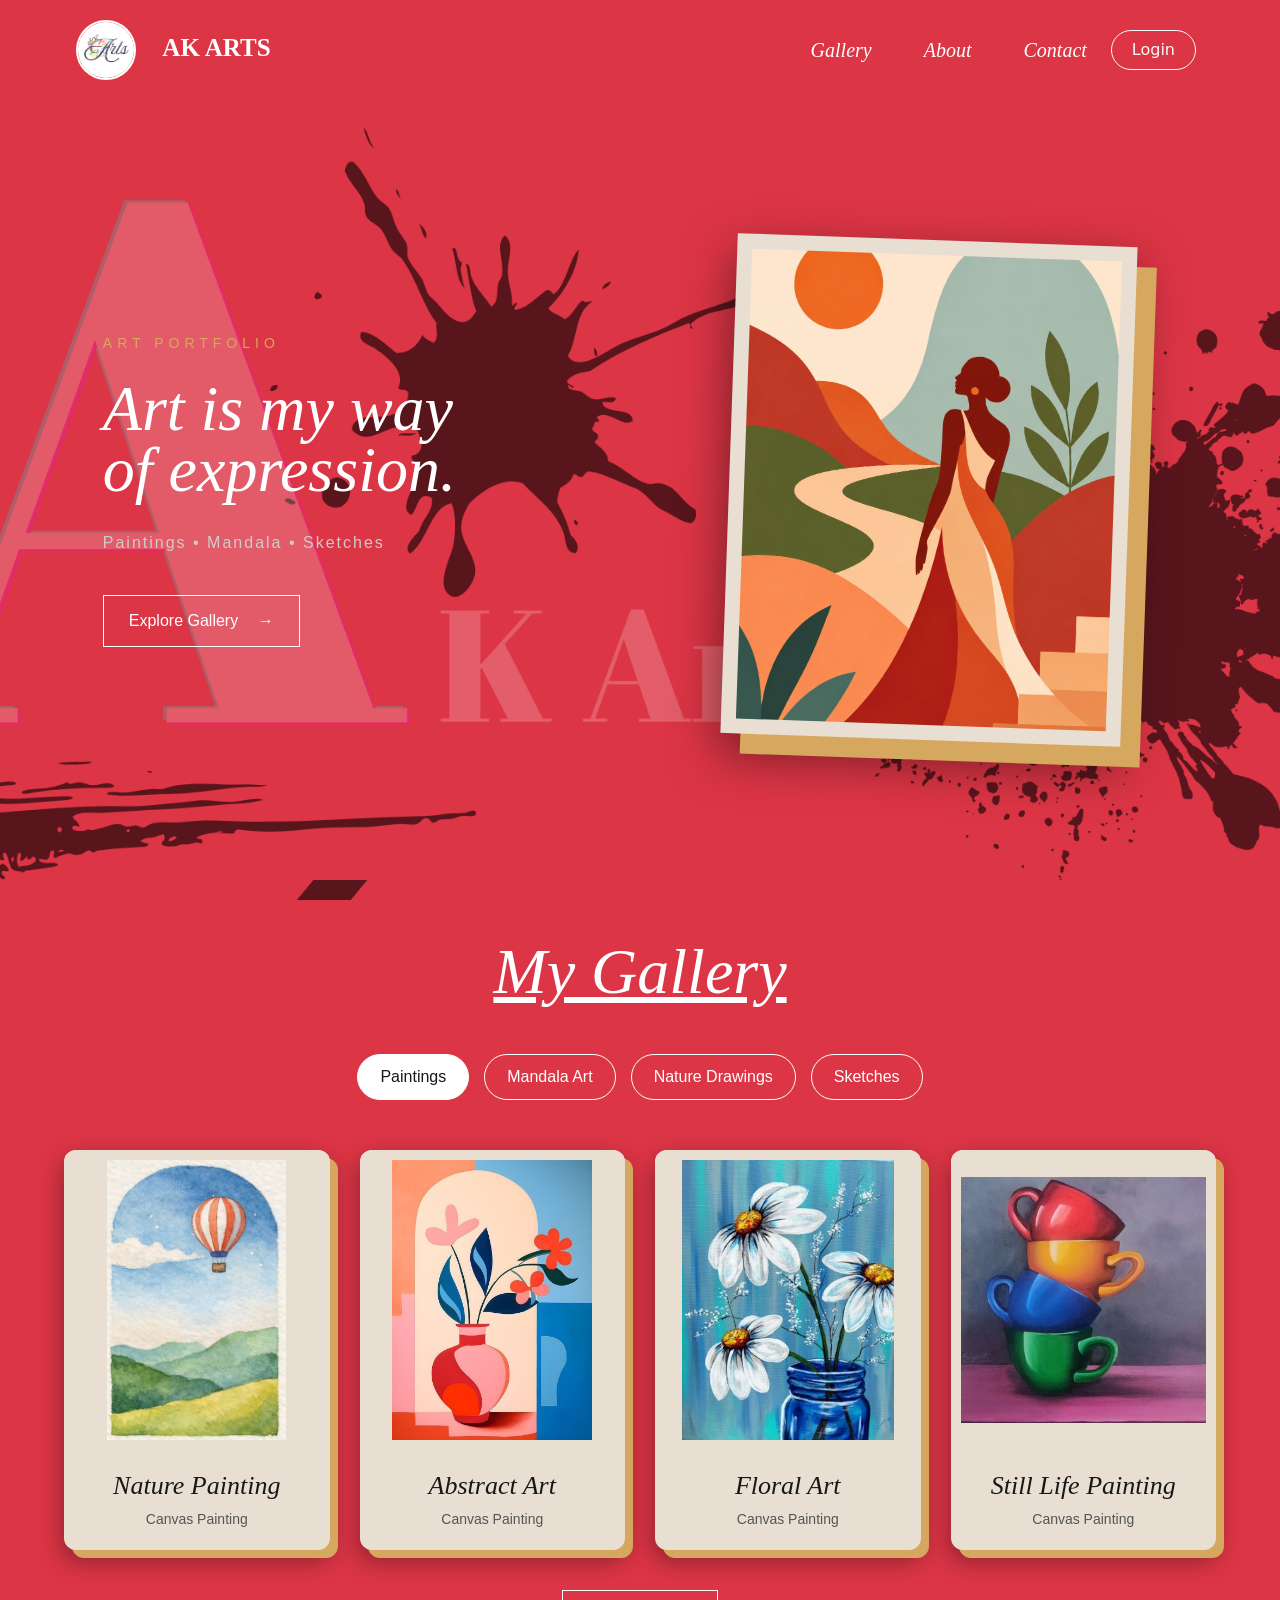
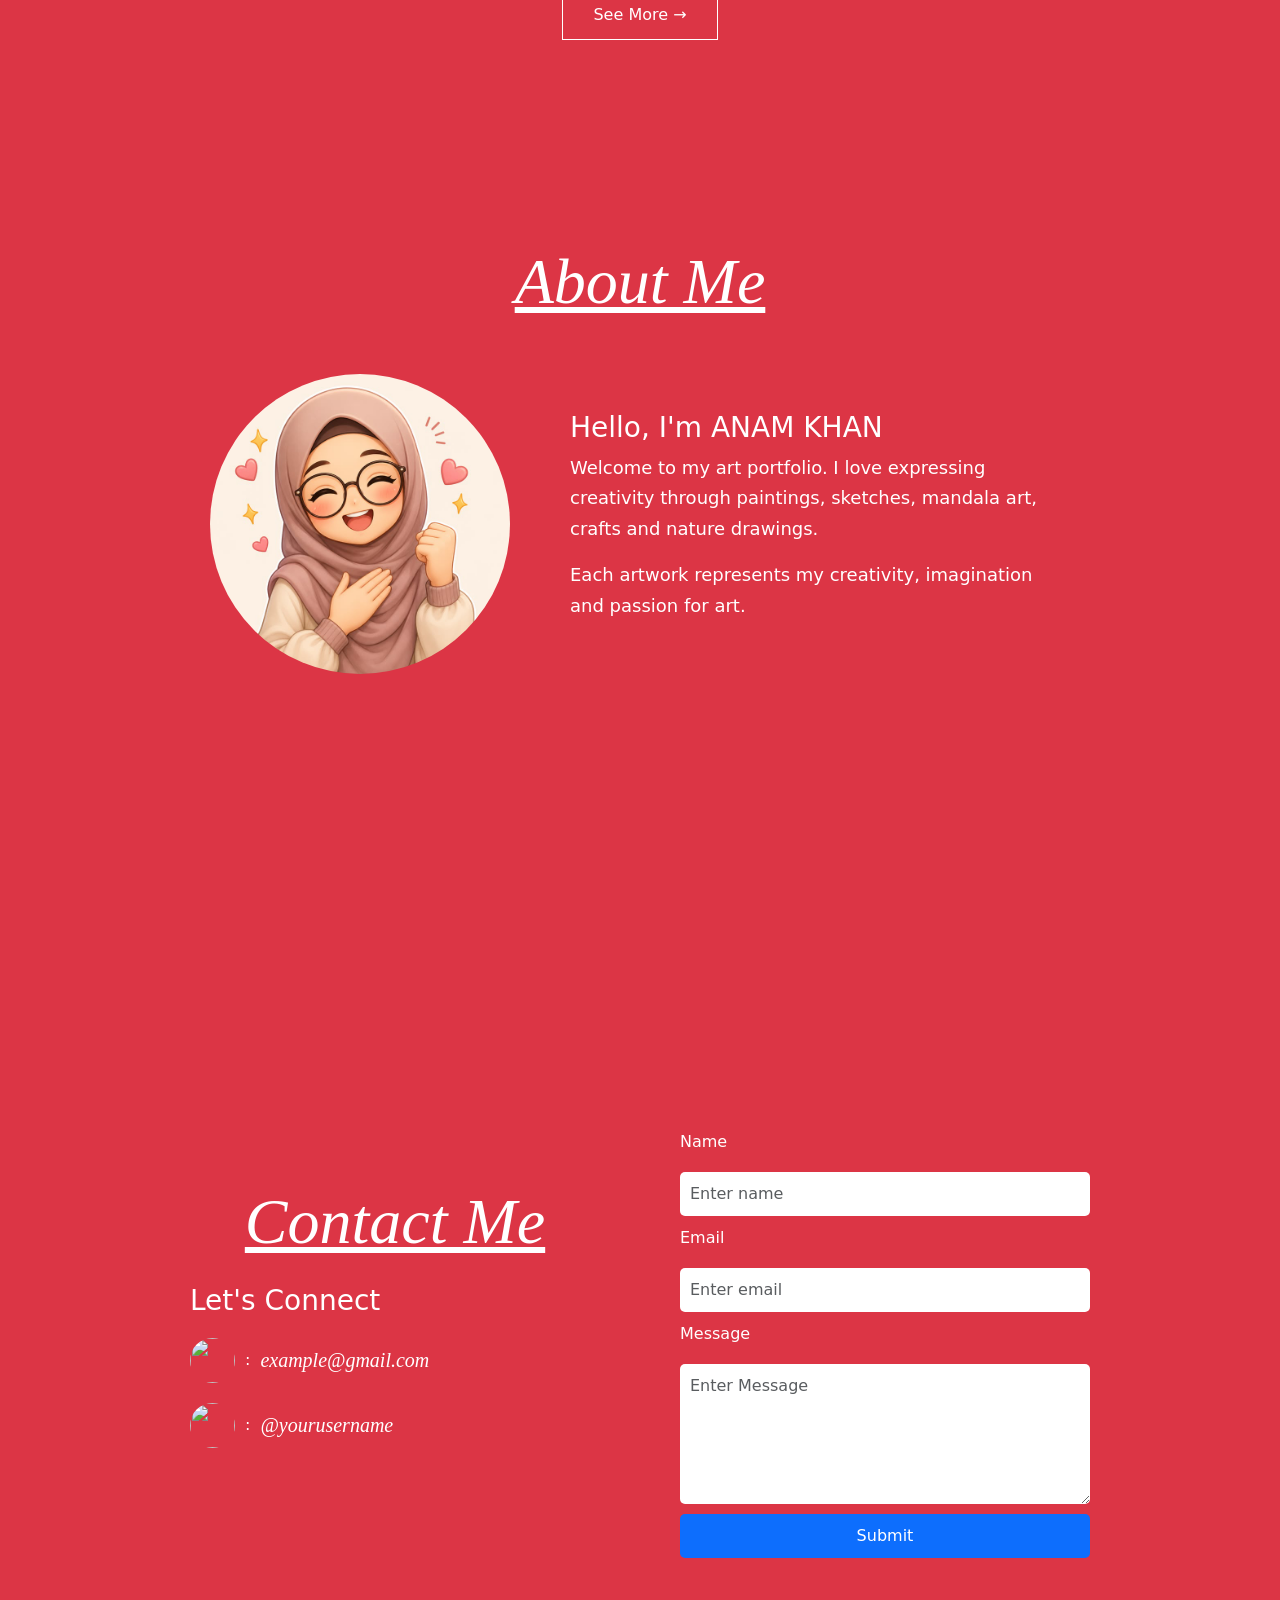
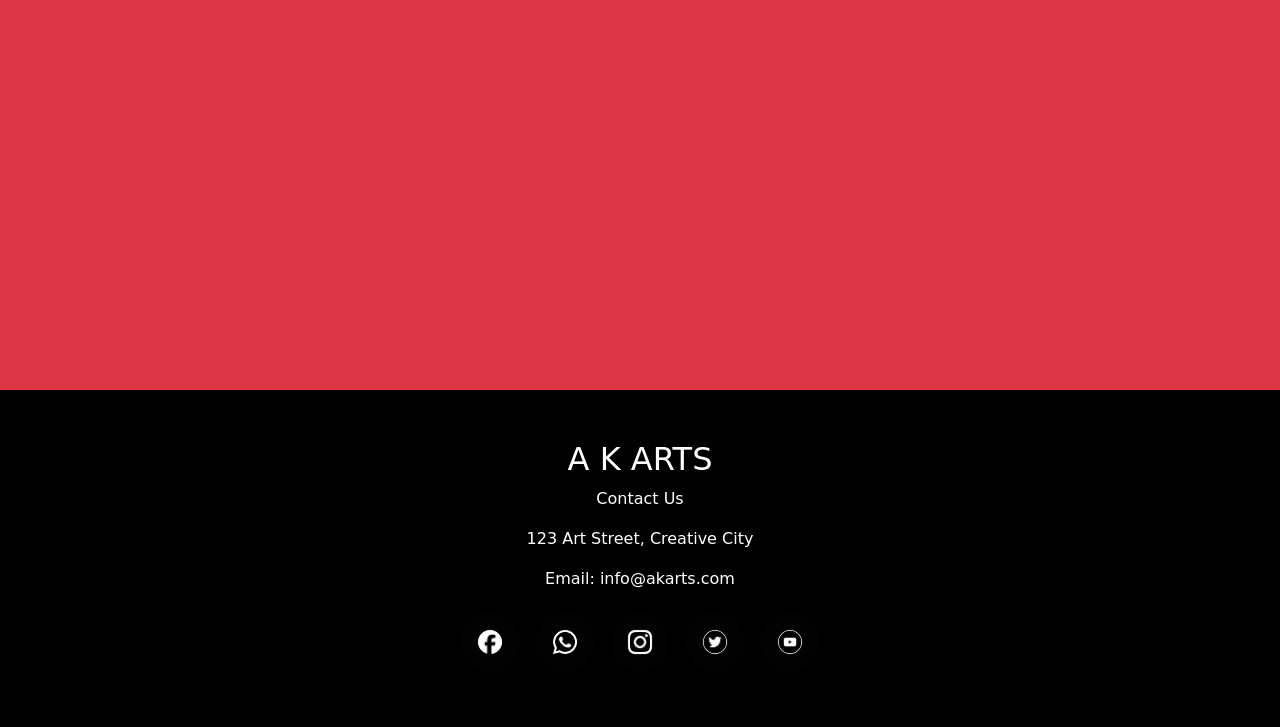
==== commit 068a2c04: "file paths updated." ====
--- a/index.html
+++ b/index.html
@@ -8,7 +8,7 @@
     <script src="https://cdn.jsdelivr.net/npm/bootstrap@5.3.8/dist/js/bootstrap.bundle.min.js"></script>
     <meta name="viewport" content="width=device-width, initial-scale=1.0">
     <script src="script.js" defer></script>
-    <title>Home Page</title>
+    <title>AKArts</title>
 </head>
 <body >
     <div class="mainDiv ">
@@ -465,19 +465,19 @@
                                 <p >123 Art Street, Creative City</p>
                                 <p >Email: info@akarts.com</p>
                                 <a href="https://www.facebook.com" >
-                                <img src="../Portfolio/icons/FacebookWhite.png" alt="Facebook" >
+                                <img src="icons/FacebookWhite.png" alt="Facebook" >
                                </a>
                                    <a href="https://www.whatsapp.com" >
-                                    <img src="../Portfolio/icons/WhatsappWhite.png" alt="WhatsApp" >
+                                    <img src="icons/WhatsappWhite.png" alt="WhatsApp" >
                                      </a>
                                    <a href="https://www.instagram.com" >
-                                 <img src="../Portfolio/icons/InstagramWhite.png" alt="Instagram">
+                                 <img src="icons/InstagramWhite.png" alt="Instagram">
                                </a>
                                   <a href="https://www.twitter.com" >
-                                     <img src="../Portfolio/icons/TwitterWhite.png" alt="Twitter">
+                                     <img src="icons/TwitterWhite.png" alt="Twitter">
                                        </a>
                                     <a href="https://www.youtube.com">
-                                       <img src="../Portfolio/icons/YoutubeWhite.png" alt="YouTube" >
+                                       <img src="icons/YoutubeWhite.png" alt="YouTube" >
                                      </a>
                                      
             </div>      
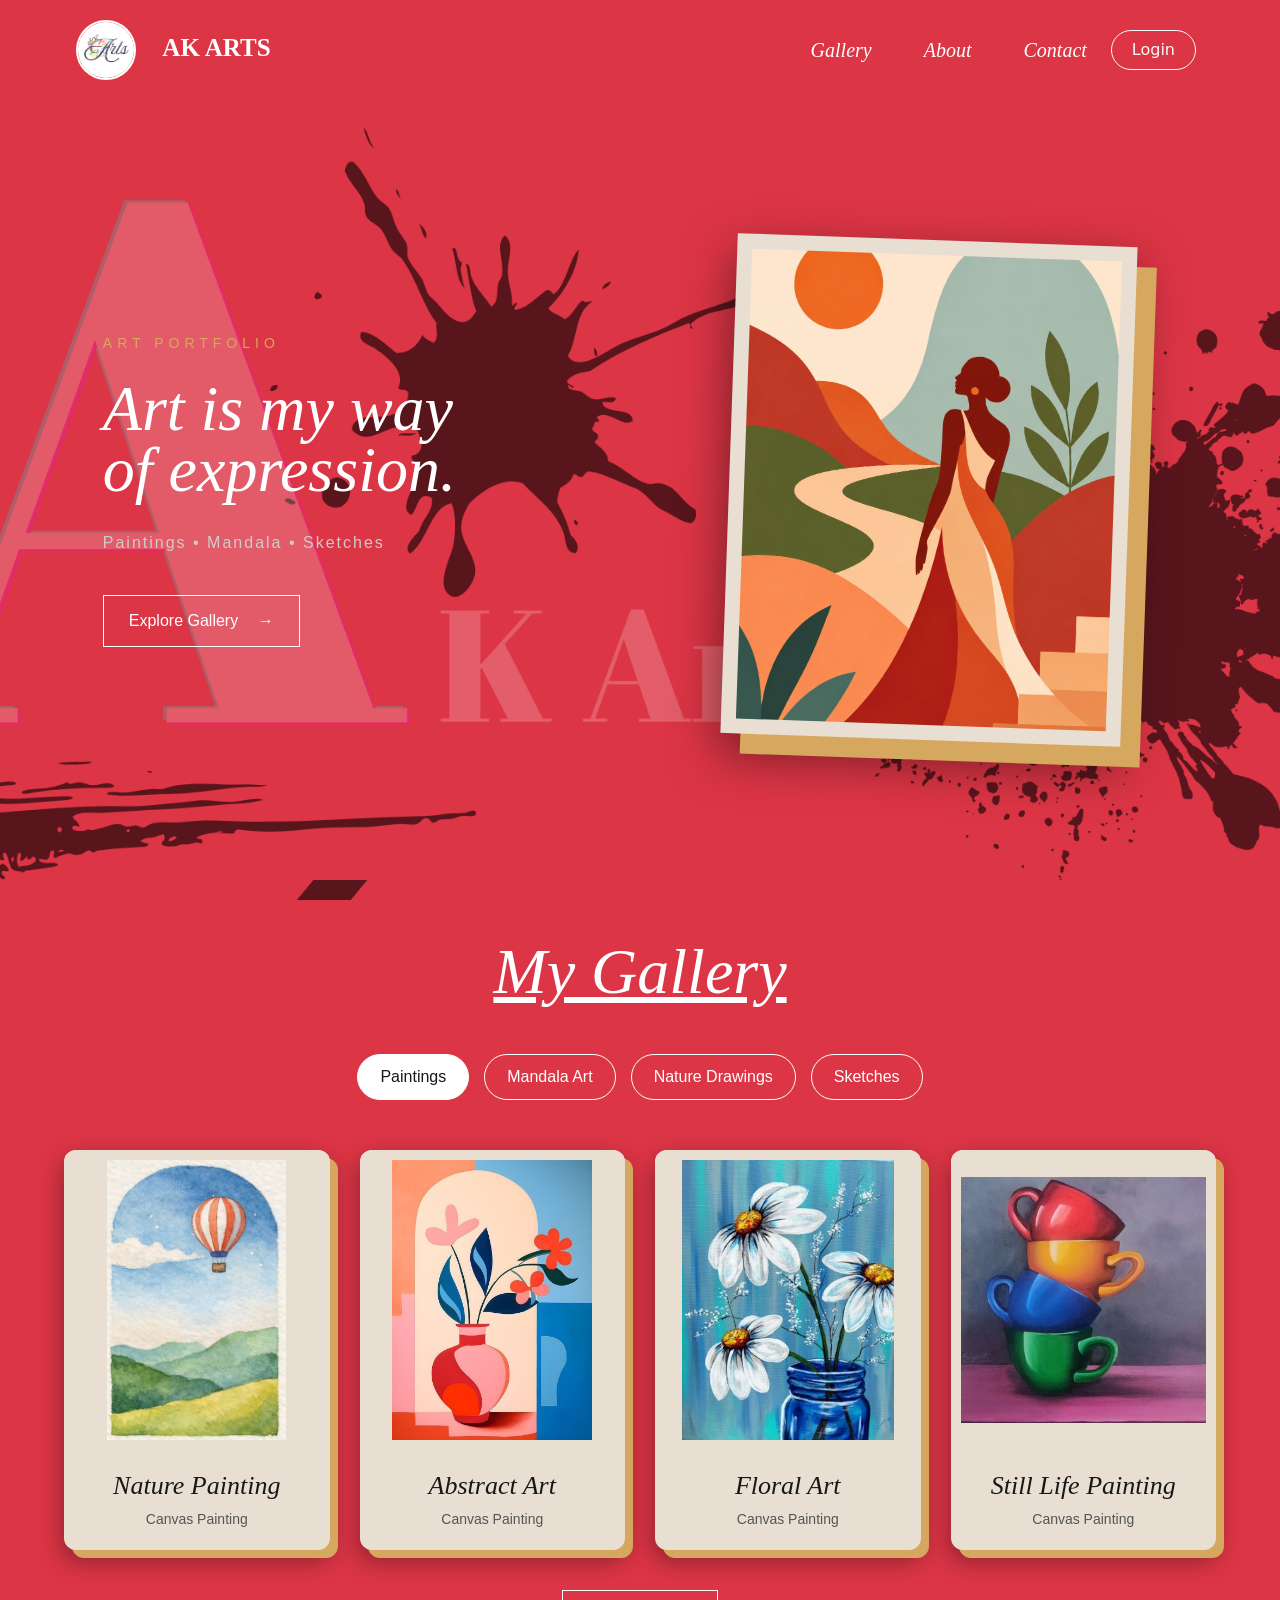
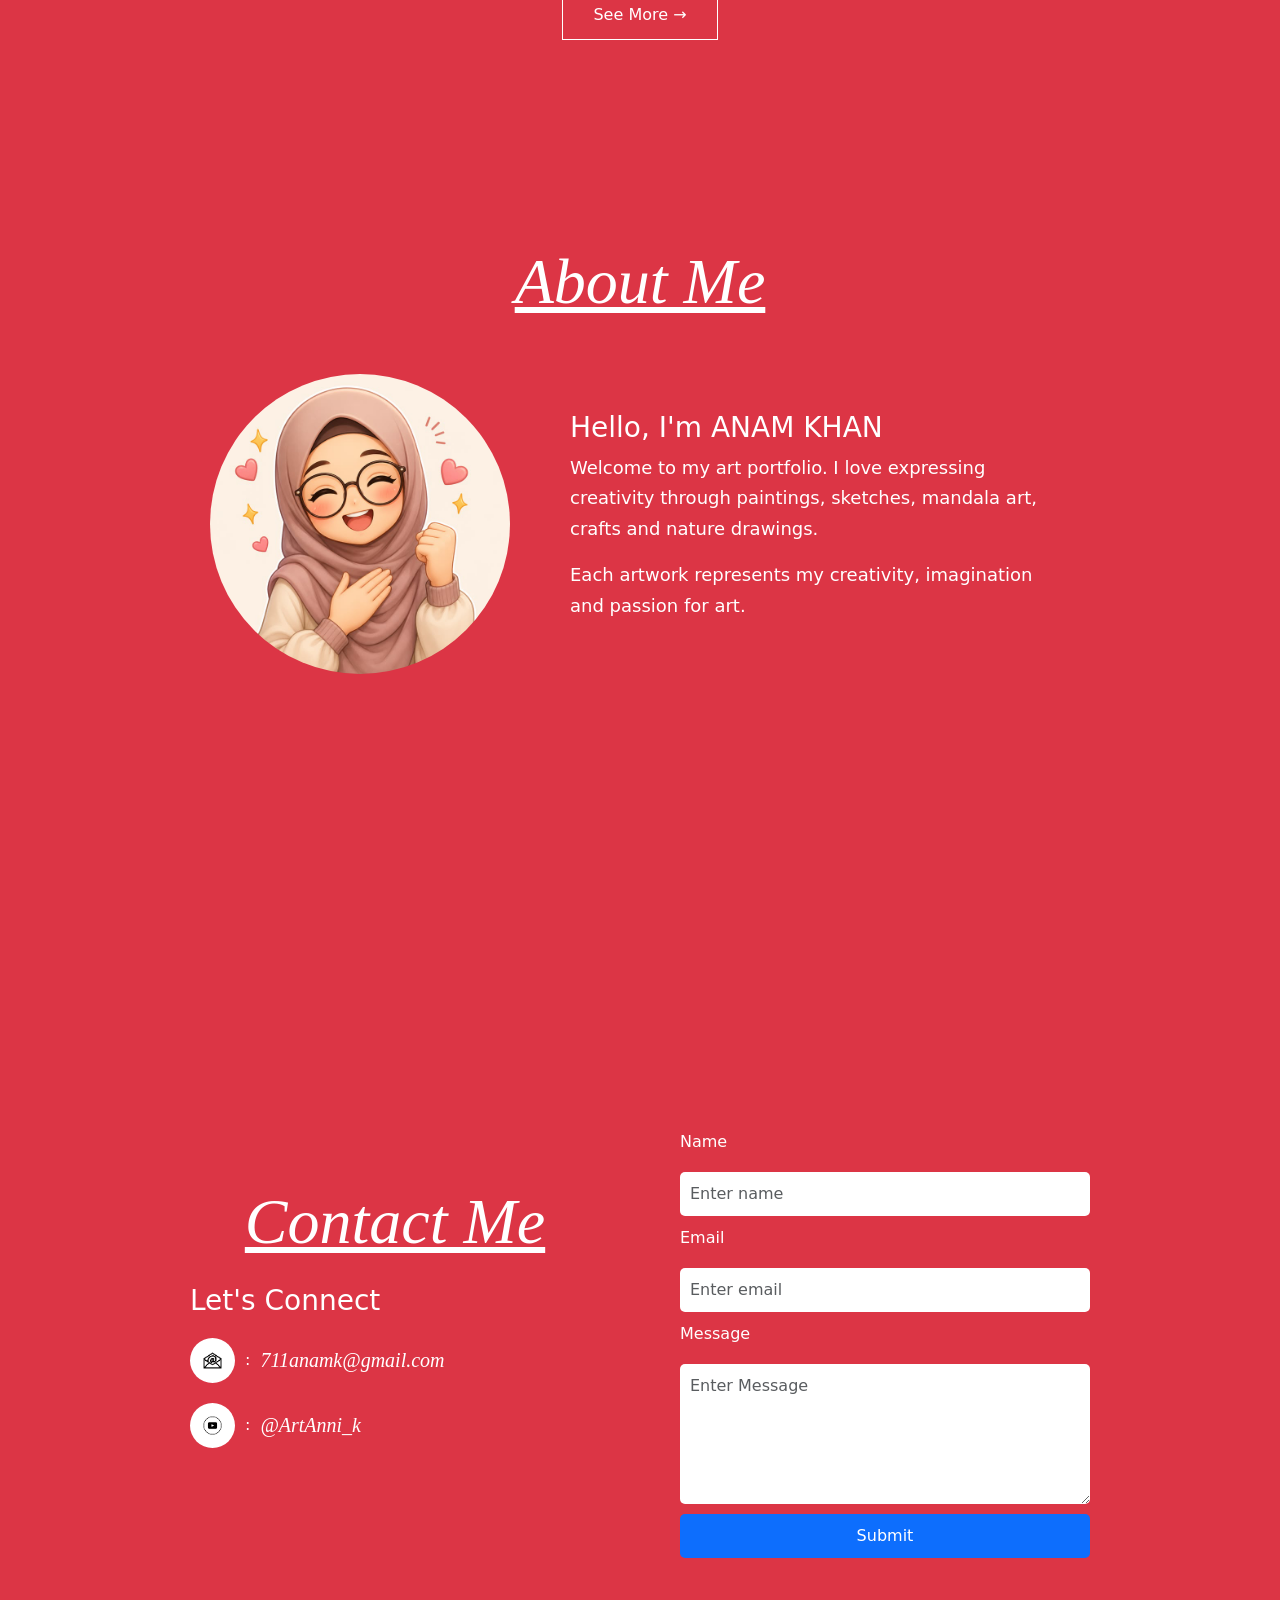
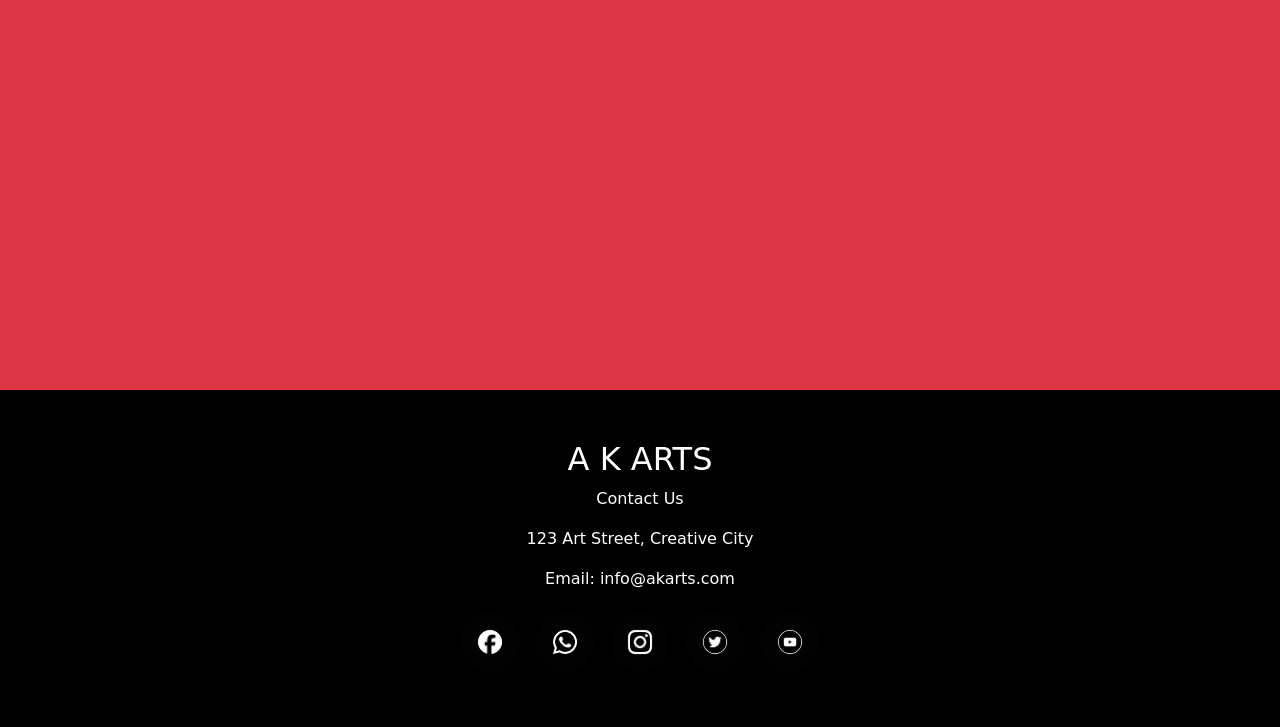
==== commit 276faf94: "Links are updated properly." ====
--- a/index.html
+++ b/index.html
@@ -432,9 +432,9 @@
                 <h2>Contact Me</h2>
                 <h3>Let's Connect</h3>
 
-                <p><img src="../Portfolio/icons/Mail.png" alt="" srcset=""> :<a href="mailto:example@gmail.com">example@gmail.com</a></p>
-
-                <p><img src="../Portfolio/icons/Instagram.png" alt="" srcset=""> :<a href="#">@yourusername</a></p>
+                <p><img src="icons/Mail.png" alt="" srcset=""> :<a href="mailto:711anamk@gmail.com">711anamk@gmail.com</a></p>
+
+                <p><img src="icons/Youtube.png" alt="" srcset=""> :<a href="https://www.youtube.com/@ArtAnni_k/shorts">@ArtAnni_k</a></p>
                
             </div>
 
